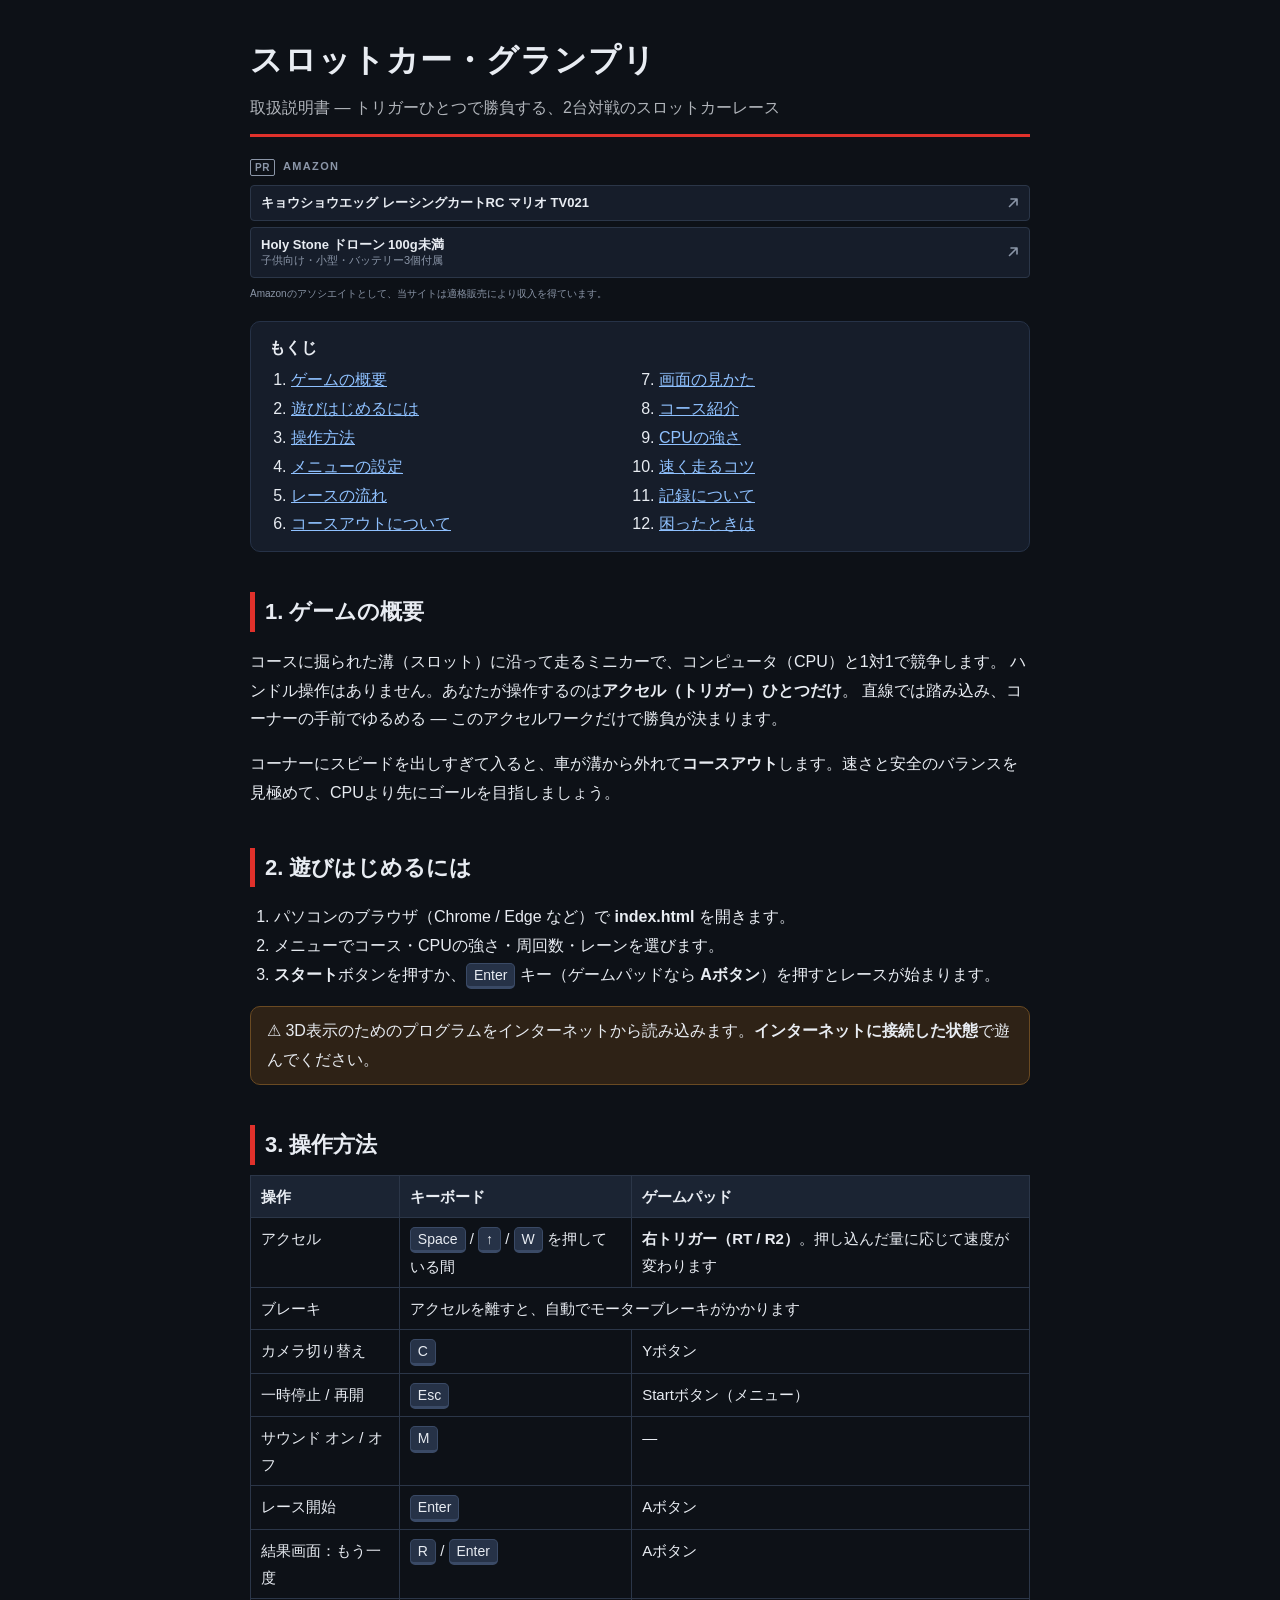
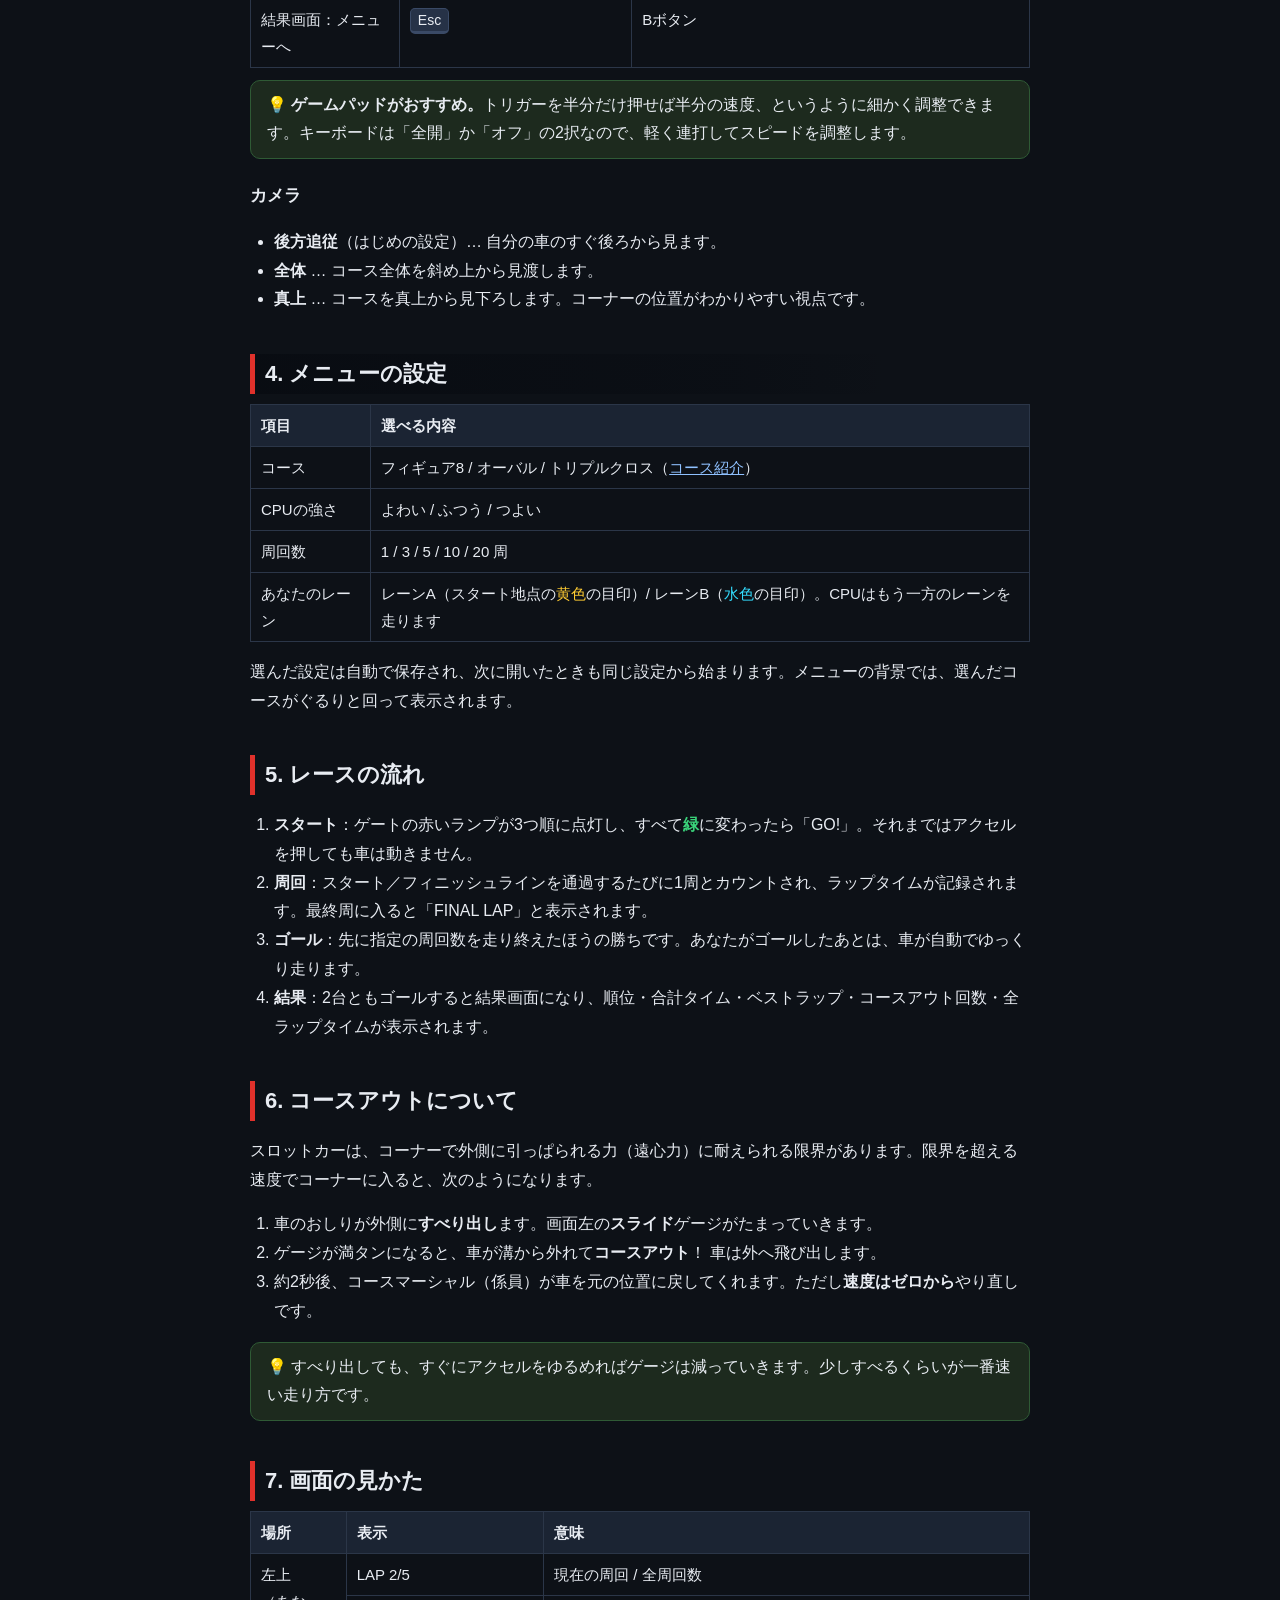
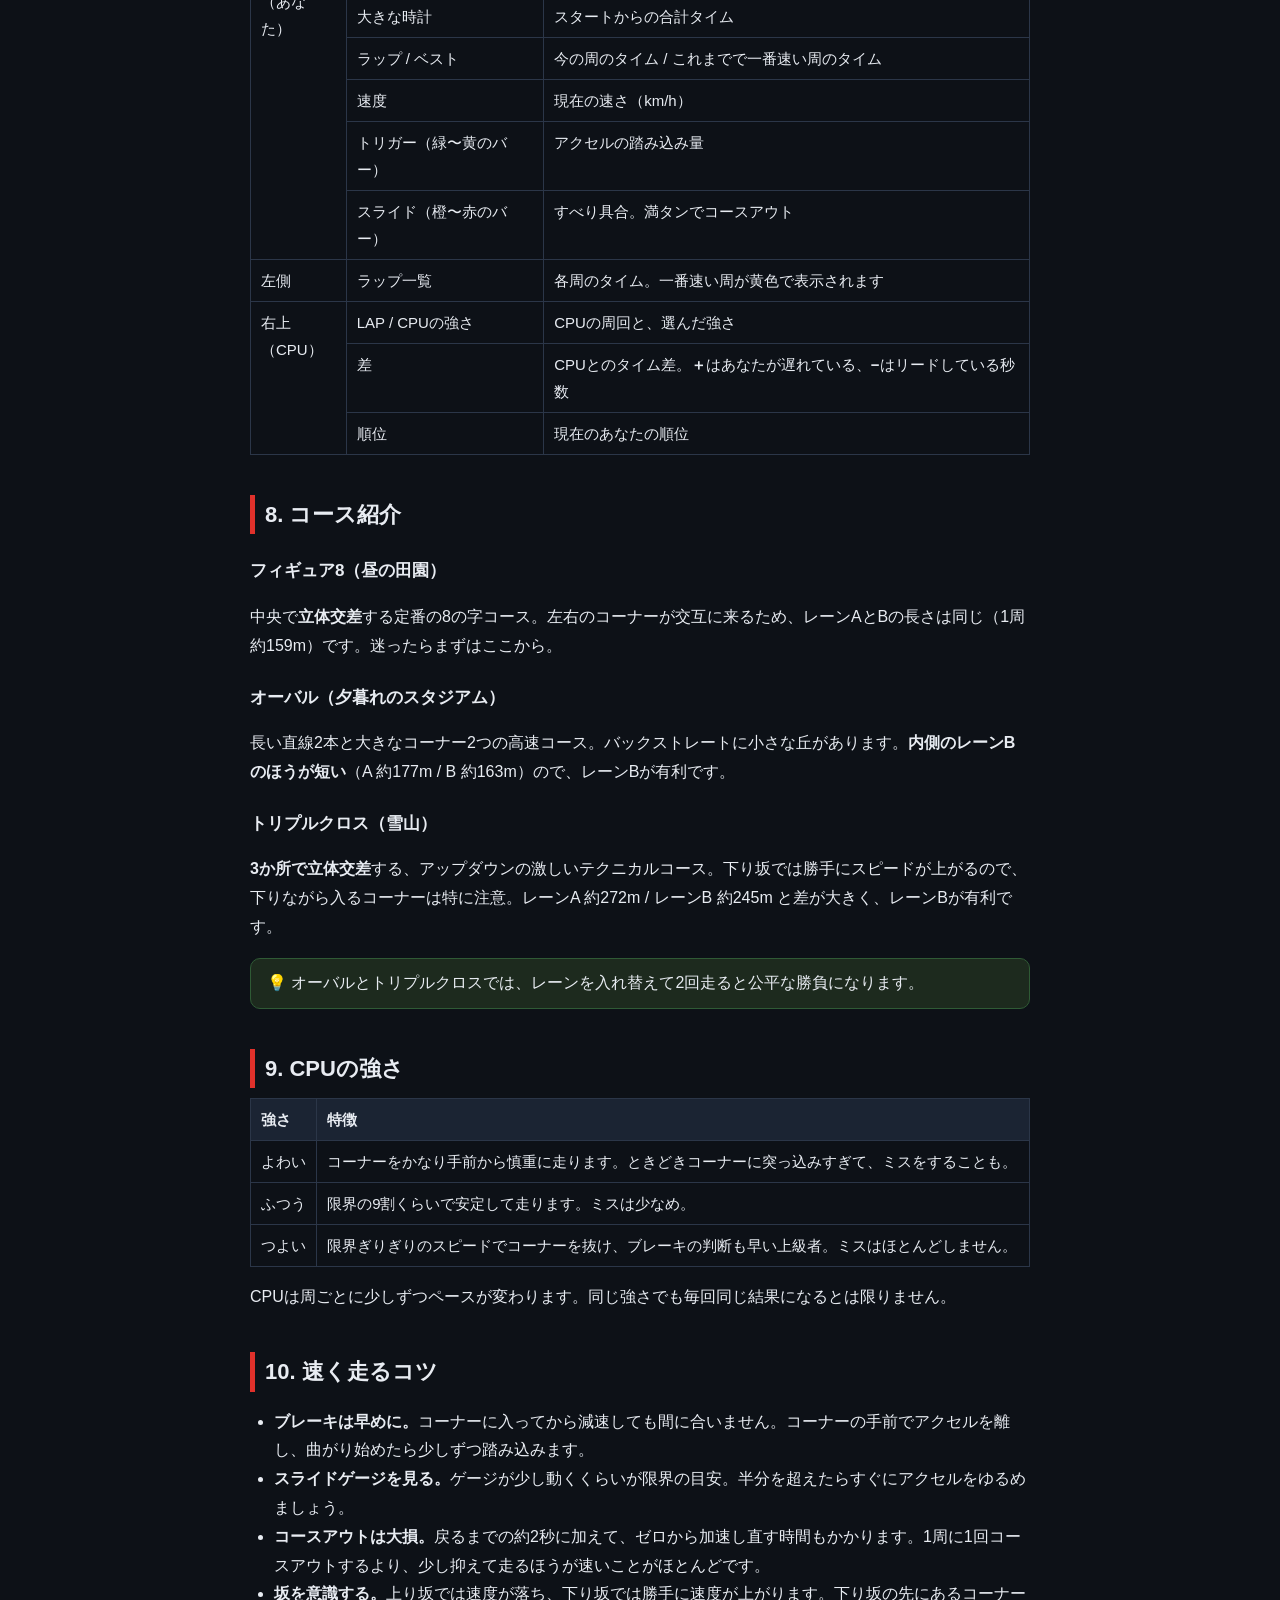
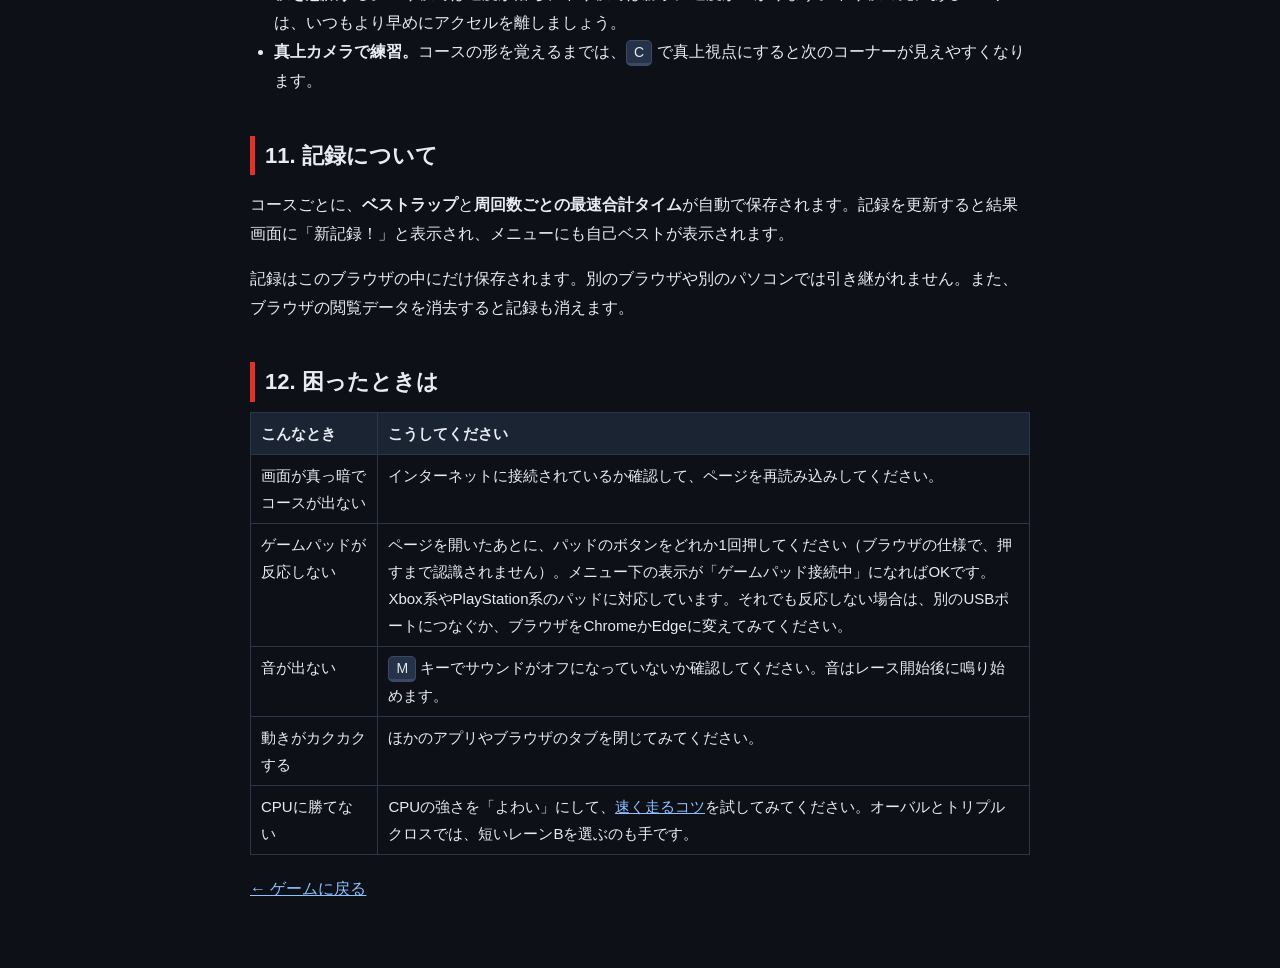
==== manual.html @ 8eb8753e "スロットカー・グランプリ 初版 3Dの2台対戦スロットカーゲーム（three.js）。 - コース3種（フィギュア8・オーバル・トリプルクロス）とコースごとの背景 - トリガー1つで加減速、コースアウ" ====
<!doctype html>
<html lang="ja">
<head>
<meta charset="utf-8">
<meta name="viewport" content="width=device-width, initial-scale=1">
<title>スロットカー・グランプリ マニュアル</title>
<link rel="stylesheet" href="style.css">
<style>
  html, body { overflow: auto; height: auto; }
  body { background: #0d1117; line-height: 1.8; }
  .wrap { max-width: 820px; margin: 0 auto; padding: 32px 20px 64px; }
  header { border-bottom: 3px solid #e0312b; padding-bottom: 12px; margin-bottom: 8px; }
  header h1 { font-size: 32px; }
  header p { margin: 4px 0 0; opacity: .75; }
  nav.toc { background: #161d2a; border: 1px solid #263247; border-radius: 10px; padding: 12px 18px; margin: 20px 0 8px; }
  nav.toc ol { margin: 4px 0 0; padding-left: 22px; columns: 2; }
  nav.toc a, .wrap a { color: #8fc1ff; }
  h2 { margin: 40px 0 10px; padding-left: 10px; border-left: 5px solid #e0312b; font-size: 22px; }
  h3 { margin: 22px 0 6px; font-size: 17px; }
  table { width: 100%; border-collapse: collapse; margin: 8px 0; font-size: 15px; }
  th, td { border: 1px solid #2b3648; padding: 7px 10px; text-align: left; vertical-align: top; }
  th { background: #1b2433; white-space: nowrap; }
  kbd { display: inline-block; background: #263247; border: 1px solid #3a4a66; border-bottom-width: 3px;
    border-radius: 5px; padding: 0 7px; font-family: inherit; font-size: 14px; line-height: 1.6; }
  .tip { background: #1d2a1e; border: 1px solid #2f5a35; border-radius: 10px; padding: 10px 16px; margin: 12px 0; }
  .warn { background: #2e2216; border: 1px solid #6a4a22; border-radius: 10px; padding: 10px 16px; margin: 12px 0; }
  ul, ol { padding-left: 24px; }
  .back { display: inline-block; margin-top: 12px; }
  .wrap .ads { margin-top: 20px; border-top: none; padding-top: 0; }
  .wrap a.ad { color: #e8ecf2; }
  @media (max-width: 600px) { nav.toc ol { columns: 1; } header h1 { font-size: 26px; } }
</style>
</head>
<body>
<div class="wrap">
  <header>
    <h1>スロットカー・グランプリ</h1>
    <p>取扱説明書 ― トリガーひとつで勝負する、2台対戦のスロットカーレース</p>
  </header>

  <!-- 広告（Amazon アソシエイト）。中身は ads.js で管理 -->
  <aside id="ads" class="ads" aria-label="広告" hidden></aside>

  <nav class="toc">
    <b>もくじ</b>
    <ol>
      <li><a href="#about">ゲームの概要</a></li>
      <li><a href="#start">遊びはじめるには</a></li>
      <li><a href="#controls">操作方法</a></li>
      <li><a href="#menu">メニューの設定</a></li>
      <li><a href="#race">レースの流れ</a></li>
      <li><a href="#deslot">コースアウトについて</a></li>
      <li><a href="#hud">画面の見かた</a></li>
      <li><a href="#courses">コース紹介</a></li>
      <li><a href="#cpu">CPUの強さ</a></li>
      <li><a href="#tips">速く走るコツ</a></li>
      <li><a href="#records">記録について</a></li>
      <li><a href="#faq">困ったときは</a></li>
    </ol>
  </nav>

  <h2 id="about">1. ゲームの概要</h2>
  <p>
    コースに掘られた溝（スロット）に沿って走るミニカーで、コンピュータ（CPU）と1対1で競争します。
    ハンドル操作はありません。あなたが操作するのは<b>アクセル（トリガー）ひとつだけ</b>。
    直線では踏み込み、コーナーの手前でゆるめる ― このアクセルワークだけで勝負が決まります。
  </p>
  <p>コーナーにスピードを出しすぎて入ると、車が溝から外れて<b>コースアウト</b>します。速さと安全のバランスを見極めて、CPUより先にゴールを目指しましょう。</p>

  <h2 id="start">2. 遊びはじめるには</h2>
  <ol>
    <li>パソコンのブラウザ（Chrome / Edge など）で <b>index.html</b> を開きます。</li>
    <li>メニューでコース・CPUの強さ・周回数・レーンを選びます。</li>
    <li><b>スタート</b>ボタンを押すか、<kbd>Enter</kbd> キー（ゲームパッドなら <b>Aボタン</b>）を押すとレースが始まります。</li>
  </ol>
  <div class="warn">⚠ 3D表示のためのプログラムをインターネットから読み込みます。<b>インターネットに接続した状態</b>で遊んでください。</div>

  <h2 id="controls">3. 操作方法</h2>
  <table>
    <tr><th>操作</th><th>キーボード</th><th>ゲームパッド</th></tr>
    <tr><td>アクセル</td><td><kbd>Space</kbd> / <kbd>↑</kbd> / <kbd>W</kbd> を押している間</td><td><b>右トリガー（RT / R2）</b>。押し込んだ量に応じて速度が変わります</td></tr>
    <tr><td>ブレーキ</td><td colspan="2">アクセルを離すと、自動でモーターブレーキがかかります</td></tr>
    <tr><td>カメラ切り替え</td><td><kbd>C</kbd></td><td>Yボタン</td></tr>
    <tr><td>一時停止 / 再開</td><td><kbd>Esc</kbd></td><td>Startボタン（メニュー）</td></tr>
    <tr><td>サウンド オン / オフ</td><td><kbd>M</kbd></td><td>―</td></tr>
    <tr><td>レース開始</td><td><kbd>Enter</kbd></td><td>Aボタン</td></tr>
    <tr><td>結果画面：もう一度</td><td><kbd>R</kbd> / <kbd>Enter</kbd></td><td>Aボタン</td></tr>
    <tr><td>結果画面：メニューへ</td><td><kbd>Esc</kbd></td><td>Bボタン</td></tr>
  </table>
  <div class="tip">💡 <b>ゲームパッドがおすすめ。</b>トリガーを半分だけ押せば半分の速度、というように細かく調整できます。キーボードは「全開」か「オフ」の2択なので、軽く連打してスピードを調整します。</div>

  <h3>カメラ</h3>
  <ul>
    <li><b>後方追従</b>（はじめの設定）… 自分の車のすぐ後ろから見ます。</li>
    <li><b>全体</b> … コース全体を斜め上から見渡します。</li>
    <li><b>真上</b> … コースを真上から見下ろします。コーナーの位置がわかりやすい視点です。</li>
  </ul>

  <h2 id="menu">4. メニューの設定</h2>
  <table>
    <tr><th>項目</th><th>選べる内容</th></tr>
    <tr><td>コース</td><td>フィギュア8 / オーバル / トリプルクロス（<a href="#courses">コース紹介</a>）</td></tr>
    <tr><td>CPUの強さ</td><td>よわい / ふつう / つよい</td></tr>
    <tr><td>周回数</td><td>1 / 3 / 5 / 10 / 20 周</td></tr>
    <tr><td>あなたのレーン</td><td>レーンA（スタート地点の<span style="color:#ffcc33">黄色</span>の目印）/ レーンB（<span style="color:#33ddff">水色</span>の目印）。CPUはもう一方のレーンを走ります</td></tr>
  </table>
  <p>選んだ設定は自動で保存され、次に開いたときも同じ設定から始まります。メニューの背景では、選んだコースがぐるりと回って表示されます。</p>

  <h2 id="race">5. レースの流れ</h2>
  <ol>
    <li><b>スタート</b>：ゲートの赤いランプが3つ順に点灯し、すべて<b style="color:#3ad37a">緑</b>に変わったら「GO!」。それまではアクセルを押しても車は動きません。</li>
    <li><b>周回</b>：スタート／フィニッシュラインを通過するたびに1周とカウントされ、ラップタイムが記録されます。最終周に入ると「FINAL LAP」と表示されます。</li>
    <li><b>ゴール</b>：先に指定の周回数を走り終えたほうの勝ちです。あなたがゴールしたあとは、車が自動でゆっくり走ります。</li>
    <li><b>結果</b>：2台ともゴールすると結果画面になり、順位・合計タイム・ベストラップ・コースアウト回数・全ラップタイムが表示されます。</li>
  </ol>

  <h2 id="deslot">6. コースアウトについて</h2>
  <p>スロットカーは、コーナーで外側に引っぱられる力（遠心力）に耐えられる限界があります。限界を超える速度でコーナーに入ると、次のようになります。</p>
  <ol>
    <li>車のおしりが外側に<b>すべり出し</b>ます。画面左の<b>スライド</b>ゲージがたまっていきます。</li>
    <li>ゲージが満タンになると、車が溝から外れて<b>コースアウト</b>！ 車は外へ飛び出します。</li>
    <li>約2秒後、コースマーシャル（係員）が車を元の位置に戻してくれます。ただし<b>速度はゼロから</b>やり直しです。</li>
  </ol>
  <div class="tip">💡 すべり出しても、すぐにアクセルをゆるめればゲージは減っていきます。少しすべるくらいが一番速い走り方です。</div>

  <h2 id="hud">7. 画面の見かた</h2>
  <table>
    <tr><th>場所</th><th>表示</th><th>意味</th></tr>
    <tr><td rowspan="6">左上<br>（あなた）</td><td>LAP 2/5</td><td>現在の周回 / 全周回数</td></tr>
    <tr><td>大きな時計</td><td>スタートからの合計タイム</td></tr>
    <tr><td>ラップ / ベスト</td><td>今の周のタイム / これまでで一番速い周のタイム</td></tr>
    <tr><td>速度</td><td>現在の速さ（km/h）</td></tr>
    <tr><td>トリガー（緑〜黄のバー）</td><td>アクセルの踏み込み量</td></tr>
    <tr><td>スライド（橙〜赤のバー）</td><td>すべり具合。満タンでコースアウト</td></tr>
    <tr><td>左側</td><td>ラップ一覧</td><td>各周のタイム。一番速い周が黄色で表示されます</td></tr>
    <tr><td rowspan="3">右上<br>（CPU）</td><td>LAP / CPUの強さ</td><td>CPUの周回と、選んだ強さ</td></tr>
    <tr><td>差</td><td>CPUとのタイム差。<b>＋</b>はあなたが遅れている、<b>−</b>はリードしている秒数</td></tr>
    <tr><td>順位</td><td>現在のあなたの順位</td></tr>
  </table>

  <h2 id="courses">8. コース紹介</h2>
  <h3>フィギュア8（昼の田園）</h3>
  <p>中央で<b>立体交差</b>する定番の8の字コース。左右のコーナーが交互に来るため、レーンAとBの長さは同じ（1周 約159m）です。迷ったらまずはここから。</p>
  <h3>オーバル（夕暮れのスタジアム）</h3>
  <p>長い直線2本と大きなコーナー2つの高速コース。バックストレートに小さな丘があります。<b>内側のレーンBのほうが短い</b>（A 約177m / B 約163m）ので、レーンBが有利です。</p>
  <h3>トリプルクロス（雪山）</h3>
  <p><b>3か所で立体交差</b>する、アップダウンの激しいテクニカルコース。下り坂では勝手にスピードが上がるので、下りながら入るコーナーは特に注意。レーンA 約272m / レーンB 約245m と差が大きく、レーンBが有利です。</p>
  <div class="tip">💡 オーバルとトリプルクロスでは、レーンを入れ替えて2回走ると公平な勝負になります。</div>

  <h2 id="cpu">9. CPUの強さ</h2>
  <table>
    <tr><th>強さ</th><th>特徴</th></tr>
    <tr><td>よわい</td><td>コーナーをかなり手前から慎重に走ります。ときどきコーナーに突っ込みすぎて、ミスをすることも。</td></tr>
    <tr><td>ふつう</td><td>限界の9割くらいで安定して走ります。ミスは少なめ。</td></tr>
    <tr><td>つよい</td><td>限界ぎりぎりのスピードでコーナーを抜け、ブレーキの判断も早い上級者。ミスはほとんどしません。</td></tr>
  </table>
  <p>CPUは周ごとに少しずつペースが変わります。同じ強さでも毎回同じ結果になるとは限りません。</p>

  <h2 id="tips">10. 速く走るコツ</h2>
  <ul>
    <li><b>ブレーキは早めに。</b>コーナーに入ってから減速しても間に合いません。コーナーの手前でアクセルを離し、曲がり始めたら少しずつ踏み込みます。</li>
    <li><b>スライドゲージを見る。</b>ゲージが少し動くくらいが限界の目安。半分を超えたらすぐにアクセルをゆるめましょう。</li>
    <li><b>コースアウトは大損。</b>戻るまでの約2秒に加えて、ゼロから加速し直す時間もかかります。1周に1回コースアウトするより、少し抑えて走るほうが速いことがほとんどです。</li>
    <li><b>坂を意識する。</b>上り坂では速度が落ち、下り坂では勝手に速度が上がります。下り坂の先にあるコーナーは、いつもより早めにアクセルを離しましょう。</li>
    <li><b>真上カメラで練習。</b>コースの形を覚えるまでは、<kbd>C</kbd> で真上視点にすると次のコーナーが見えやすくなります。</li>
  </ul>

  <h2 id="records">11. 記録について</h2>
  <p>コースごとに、<b>ベストラップ</b>と<b>周回数ごとの最速合計タイム</b>が自動で保存されます。記録を更新すると結果画面に「新記録！」と表示され、メニューにも自己ベストが表示されます。</p>
  <p>記録はこのブラウザの中にだけ保存されます。別のブラウザや別のパソコンでは引き継がれません。また、ブラウザの閲覧データを消去すると記録も消えます。</p>

  <h2 id="faq">12. 困ったときは</h2>
  <table>
    <tr><th>こんなとき</th><th>こうしてください</th></tr>
    <tr><td>画面が真っ暗でコースが出ない</td><td>インターネットに接続されているか確認して、ページを再読み込みしてください。</td></tr>
    <tr><td>ゲームパッドが反応しない</td><td>ページを開いたあとに、パッドのボタンをどれか1回押してください（ブラウザの仕様で、押すまで認識されません）。メニュー下の表示が「ゲームパッド接続中」になればOKです。Xbox系やPlayStation系のパッドに対応しています。それでも反応しない場合は、別のUSBポートにつなぐか、ブラウザをChromeかEdgeに変えてみてください。</td></tr>
    <tr><td>音が出ない</td><td><kbd>M</kbd> キーでサウンドがオフになっていないか確認してください。音はレース開始後に鳴り始めます。</td></tr>
    <tr><td>動きがカクカクする</td><td>ほかのアプリやブラウザのタブを閉じてみてください。</td></tr>
    <tr><td>CPUに勝てない</td><td>CPUの強さを「よわい」にして、<a href="#tips">速く走るコツ</a>を試してみてください。オーバルとトリプルクロスでは、短いレーンBを選ぶのも手です。</td></tr>
  </table>

  <a class="back" href="index.html">← ゲームに戻る</a>
</div>
<script src="ads.js"></script>
<script>if (typeof renderAds === 'function') renderAds([document.getElementById('ads')]);</script>
</body>
</html>
---- style.css ----
* { box-sizing: border-box; }
html, body { margin: 0; height: 100%; overflow: hidden; background: #0d1117; color: #e8ecf2;
  font-family: "Segoe UI", "Yu Gothic UI", "Meiryo", sans-serif; }
#view { position: fixed; inset: 0; }
.hidden { display: none !important; }

/* HUD */
.hud-panel { position: fixed; top: 16px; background: rgba(10,14,22,.72); border: 1px solid rgba(255,255,255,.12);
  border-radius: 10px; padding: 10px 14px; min-width: 190px; font-variant-numeric: tabular-nums; }
.hud-left { left: 16px; }
.hud-right { right: 16px; text-align: right; }
.hud-row { display: flex; gap: 10px; align-items: center; font-weight: 700; font-size: 18px; }
.hud-right .hud-row { justify-content: flex-end; }
.tag { padding: 1px 8px; border-radius: 4px; font-size: 13px; letter-spacing: .05em; }
.tag.p1 { background: #e0312b; }
.tag.p2 { background: #2f6fe0; }
.hud-time { font-size: 30px; font-weight: 700; margin: 4px 0; }
.hud-sub { font-size: 14px; opacity: .9; margin: 2px 0; }
.bar { height: 8px; background: rgba(255,255,255,.12); border-radius: 4px; margin-top: 8px; overflow: hidden; }
.bar > div { height: 100%; width: 0; background: linear-gradient(90deg,#3ad37a,#f5d33b); }
.bar.slip > div { background: linear-gradient(90deg,#f5a33b,#ff3b3b); }
.hud-legend { display: flex; justify-content: space-between; font-size: 11px; opacity: .6; margin-top: 3px; }
#lapLog { position: fixed; left: 16px; top: 250px; font-size: 13px; font-variant-numeric: tabular-nums;
  background: rgba(10,14,22,.55); border-radius: 8px; padding: 6px 12px; min-width: 190px; }
#lapLog:empty { display: none; }
#lapLog .best { color: #f5d33b; }
#bigMsg { position: fixed; left: 50%; top: 38%; transform: translate(-50%,-50%); font-size: 88px; font-weight: 900;
  text-shadow: 0 4px 24px rgba(0,0,0,.6); pointer-events: none; white-space: nowrap; }
#bigMsg.small { font-size: 46px; }
#help { position: fixed; bottom: 12px; left: 50%; transform: translateX(-50%); font-size: 13px; opacity: .65;
  background: rgba(10,14,22,.5); padding: 4px 12px; border-radius: 6px; white-space: nowrap; }

/* Overlays */
.overlay { position: fixed; inset: 0; display: flex; align-items: center; justify-content: center;
  background: rgba(5,8,14,.55); backdrop-filter: blur(2px); overflow-y: auto; padding: 16px; }
.card { background: rgba(18,24,36,.95); border: 1px solid rgba(255,255,255,.12); border-radius: 14px;
  padding: 24px 28px; width: min(620px, 100%); box-shadow: 0 20px 60px rgba(0,0,0,.5); }
.manual-link { display: inline-block; margin-top: 6px; color: #8fc1ff; }

/* 広告（Amazon アソシエイト）— メニュー・結果画面・マニュアルのみ。レース中は出さない */
.ads { display: grid; gap: 8px; border-top: 1px solid rgba(255,255,255,.12); padding-top: 14px; margin-top: 14px; }
.ads[hidden] { display: none; }
.adhead { margin: 0; display: flex; align-items: center; gap: 8px; font-size: 11px; font-weight: 700; letter-spacing: .12em; color: #8b96a8; }
.pr { border: 1px solid #8b96a8; border-radius: 2px; padding: 0 4px; font-size: 10px; letter-spacing: .06em; line-height: 1.5; }
.adlist { display: grid; gap: 6px; }
.ad { display: grid; grid-template-columns: auto minmax(0,1fr) auto; align-items: center; gap: 8px; padding: 8px 10px;
  border: 1px solid #2b3648; border-radius: 4px; background: #161d2a; color: #e8ecf2; text-decoration: none; min-width: 0; }
.ad:hover { border-color: #8b96a8; }
.ad:focus-visible { outline: 2px solid #e0312b; outline-offset: 2px; }
.ad .thumb { grid-column: 1; width: 56px; height: 56px; object-fit: contain; background: #fff; border-radius: 3px; }
.ad .tag { grid-column: 1; font-size: 10px; font-weight: 900; color: #fff; background: #e0312b; border-radius: 2px; padding: 1px 5px; white-space: nowrap; }
.ad .tx .tag { display: inline-block; margin-bottom: 3px; }
.ad .tx { grid-column: 2; min-width: 0; }
.ad .tx.wide { grid-column: 1 / span 2; }
.ad .t { display: block; font-size: 13px; font-weight: 700; line-height: 1.35; overflow-wrap: anywhere; }
.ad .s { display: block; font-size: 11px; color: #8b96a8; line-height: 1.4; }
.ad .arr { grid-column: 3; color: #8b96a8; display: flex; }
.adnote { margin: 0; font-size: 10px; line-height: 1.5; color: #8b96a8; }

/* メニューは左寄せにして背景のコースを見せる */
#menu { justify-content: flex-start; align-items: flex-start; backdrop-filter: none;
  background: linear-gradient(90deg, rgba(5,8,14,.55) 0, rgba(5,8,14,.25) 480px, transparent 640px); }
#menu .card { width: min(460px, 100%); margin: auto 0; padding: 20px 22px; background: rgba(18,24,36,.88); }
#menu h1 { font-size: 26px; }
.card.small { width: min(360px, 100%); text-align: center; }
h1 { margin: 0 0 4px; font-size: 30px; letter-spacing: .03em; }
h2 { margin: 0 0 14px; }
.lead { margin: 0 0 16px; opacity: .8; }
.group { margin: 12px 0; }
.label { font-size: 13px; opacity: .7; margin-bottom: 6px; }
.opts { display: flex; flex-wrap: wrap; gap: 6px; }
button { font: inherit; color: inherit; background: #263247; border: 1px solid #3a4a66; border-radius: 8px;
  padding: 8px 14px; cursor: pointer; }
button:hover { background: #31405b; }
.opts button.sel { background: #e0312b; border-color: #ff6a5e; font-weight: 700; }
button.primary { background: #e0312b; border-color: #ff6a5e; font-weight: 700; font-size: 18px; padding: 10px 20px;
  width: 100%; margin-top: 12px; }
button.primary:hover { background: #f0453f; }
.card.small button { width: 100%; margin-top: 10px; }
.course-desc { font-size: 13px; opacity: .75; margin-top: 6px; }
.records { font-size: 13px; opacity: .8; margin-top: 10px; font-variant-numeric: tabular-nums; }
.pad { font-size: 12px; opacity: .6; margin-top: 10px; }
.controls { font-size: 13px; opacity: .75; margin-top: 8px; line-height: 1.6; }
.row-btns { display: flex; gap: 10px; }
.row-btns button { flex: 1; width: auto; margin-top: 16px; }
table.res { width: 100%; border-collapse: collapse; font-variant-numeric: tabular-nums; }
table.res th, table.res td { padding: 6px 8px; border-bottom: 1px solid rgba(255,255,255,.08); text-align: right; }
table.res th:first-child, table.res td:first-child { text-align: left; }
.laps-detail { display: flex; gap: 20px; margin-top: 12px; font-size: 13px; font-variant-numeric: tabular-nums; }
.laps-detail > div { flex: 1; }
.laps-detail .best { color: #f5d33b; }
.newrec { color: #f5d33b; font-weight: 700; margin-top: 10px; }
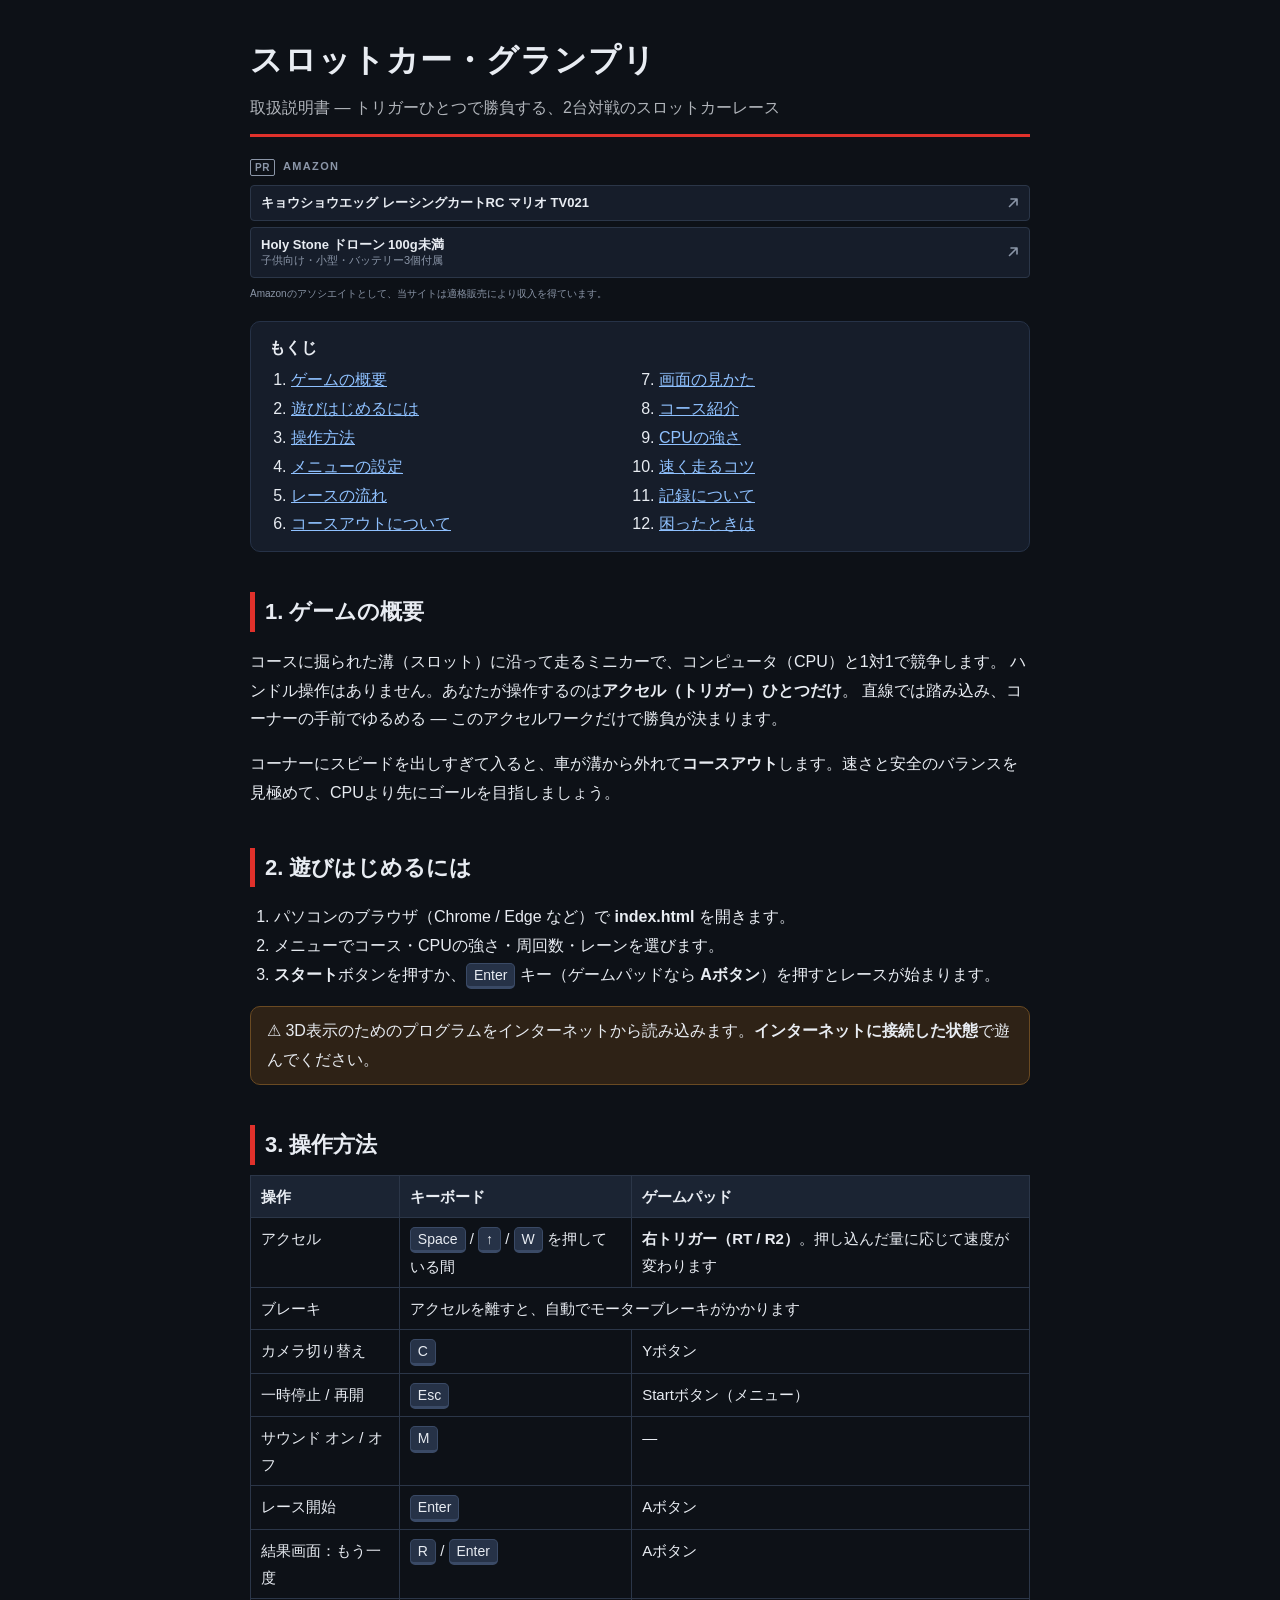
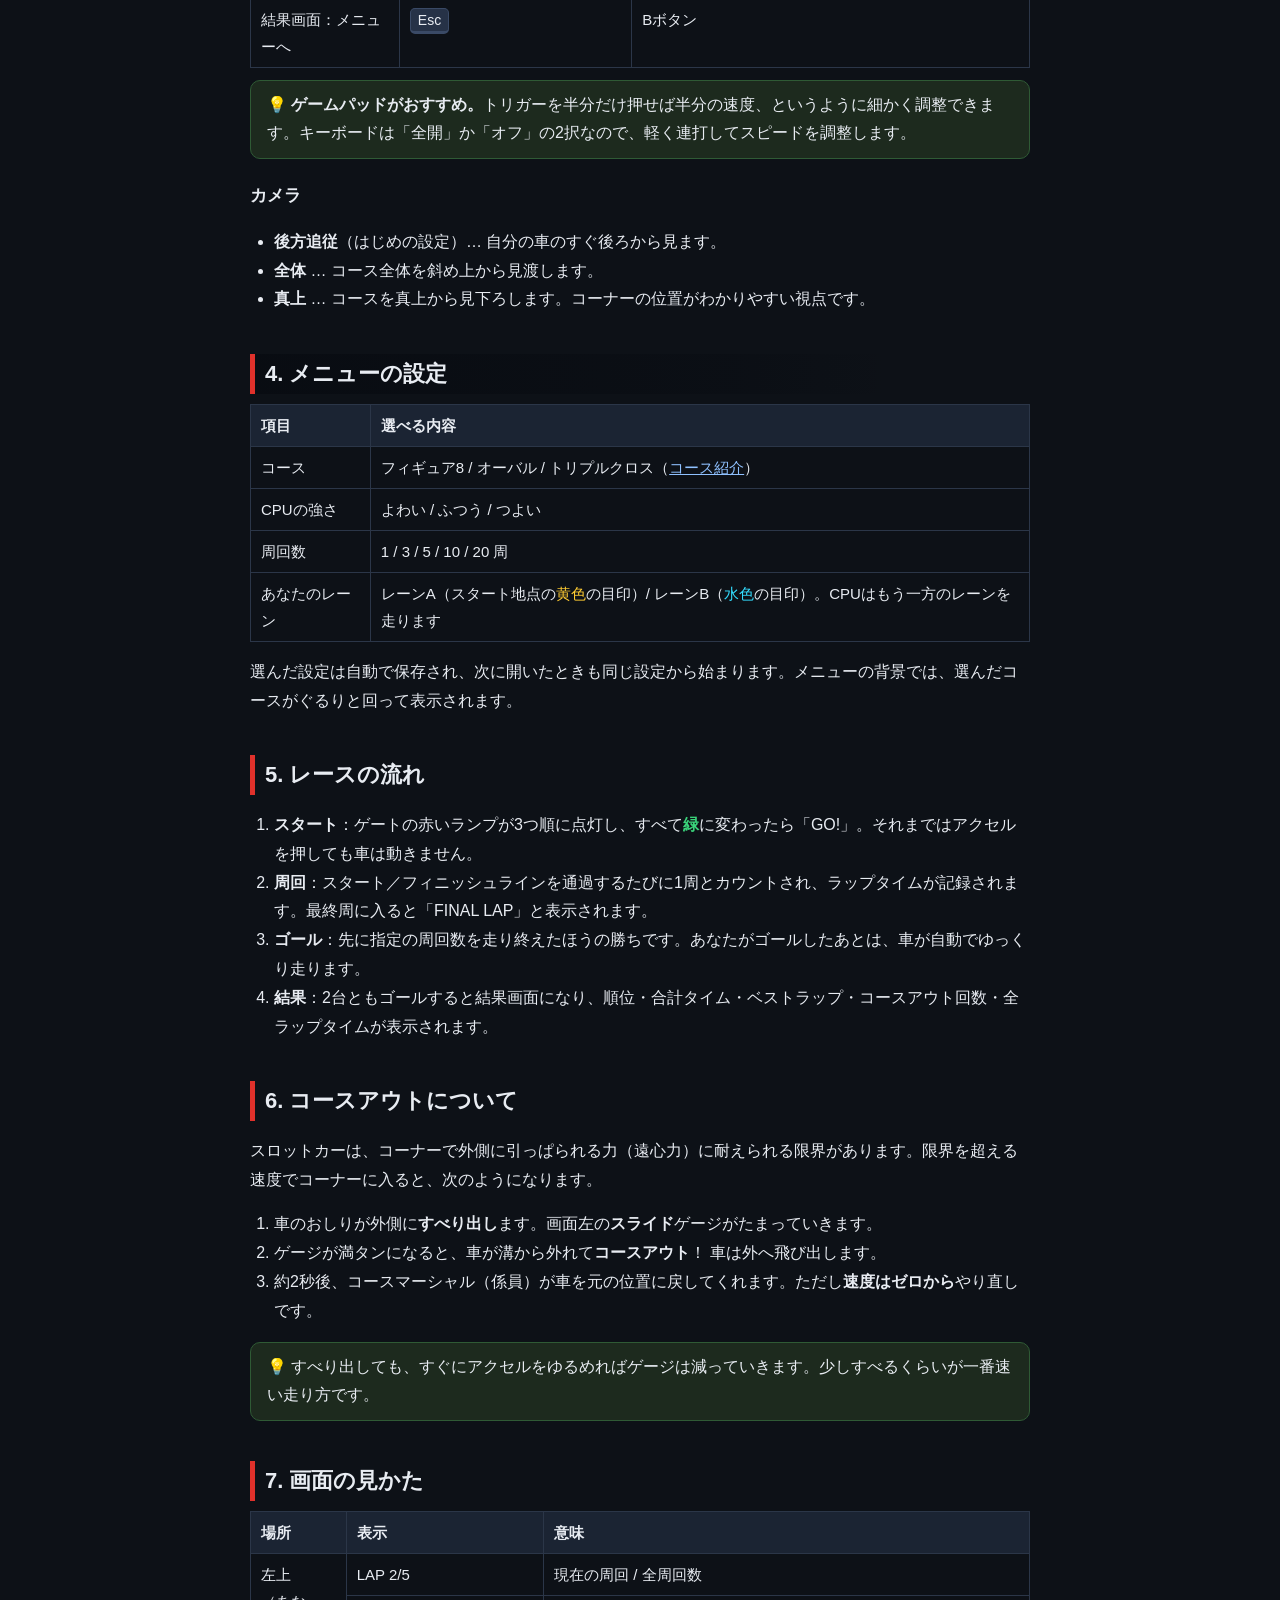
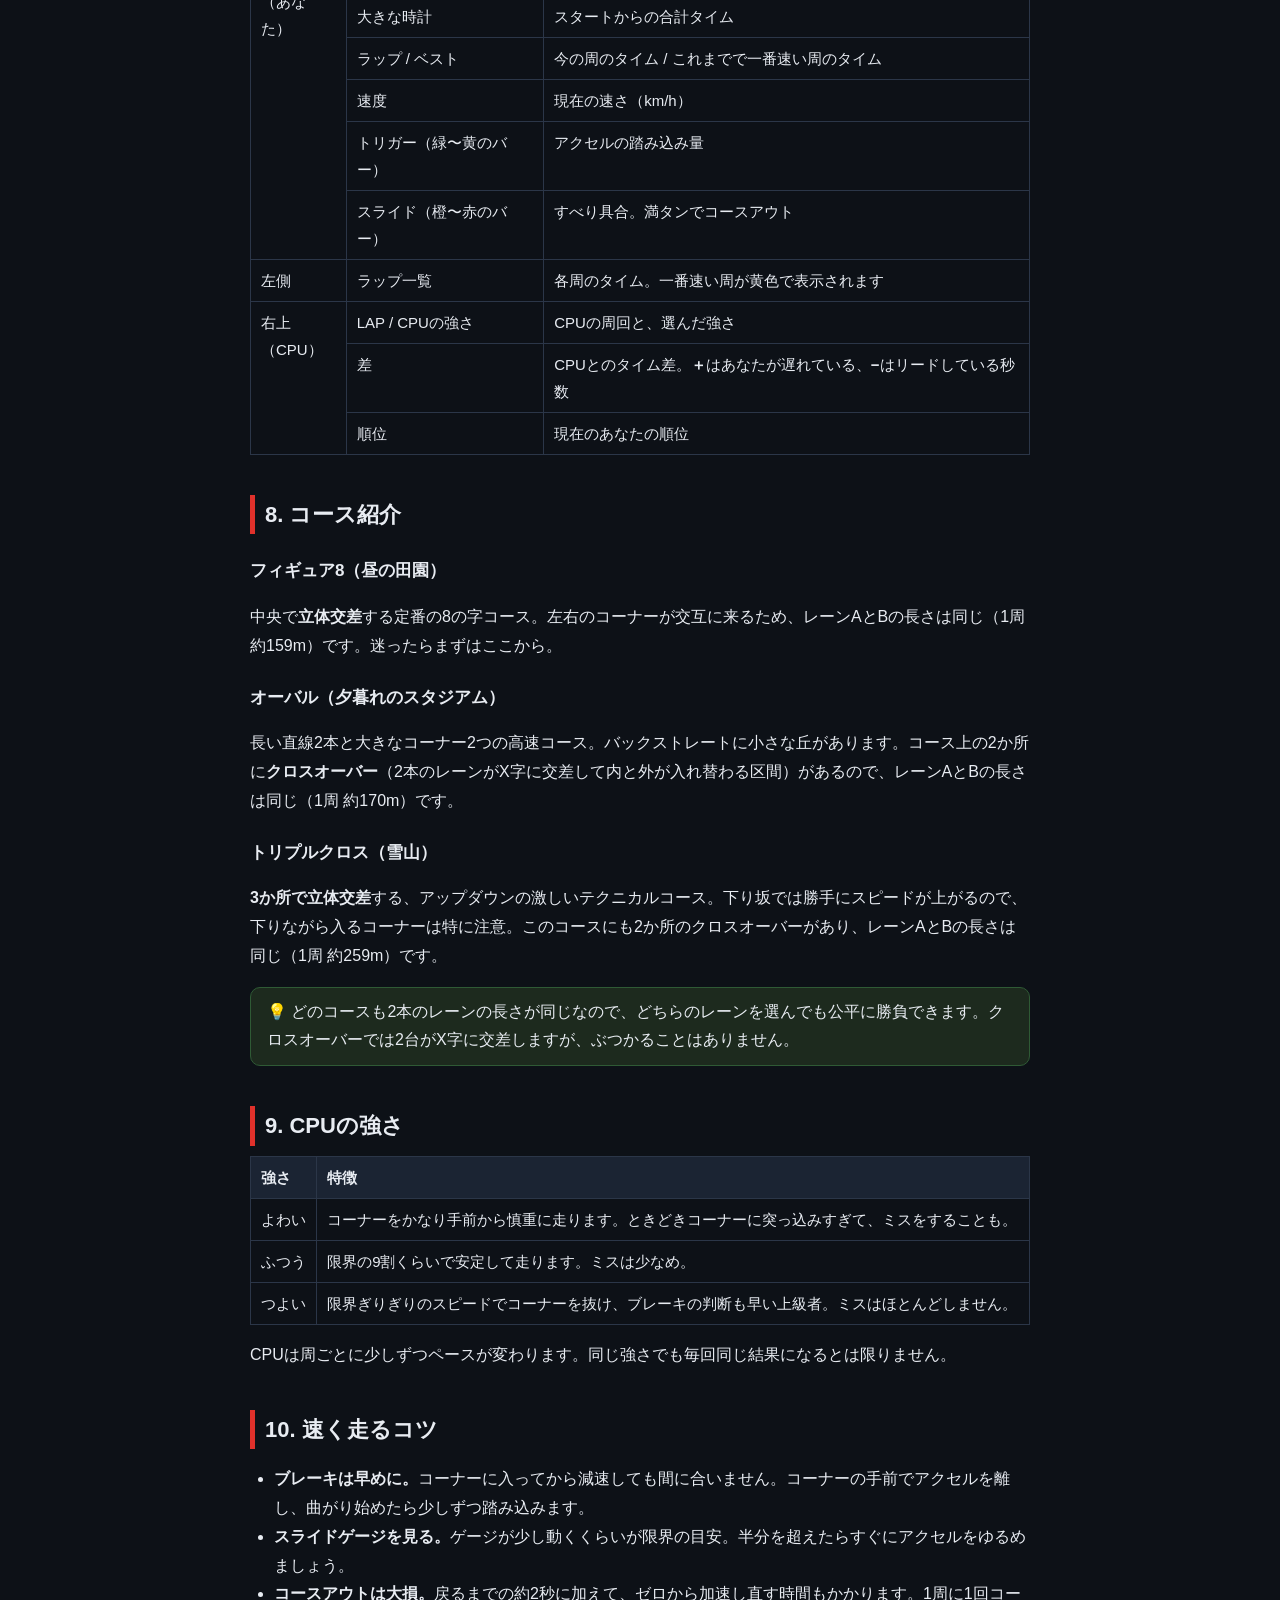
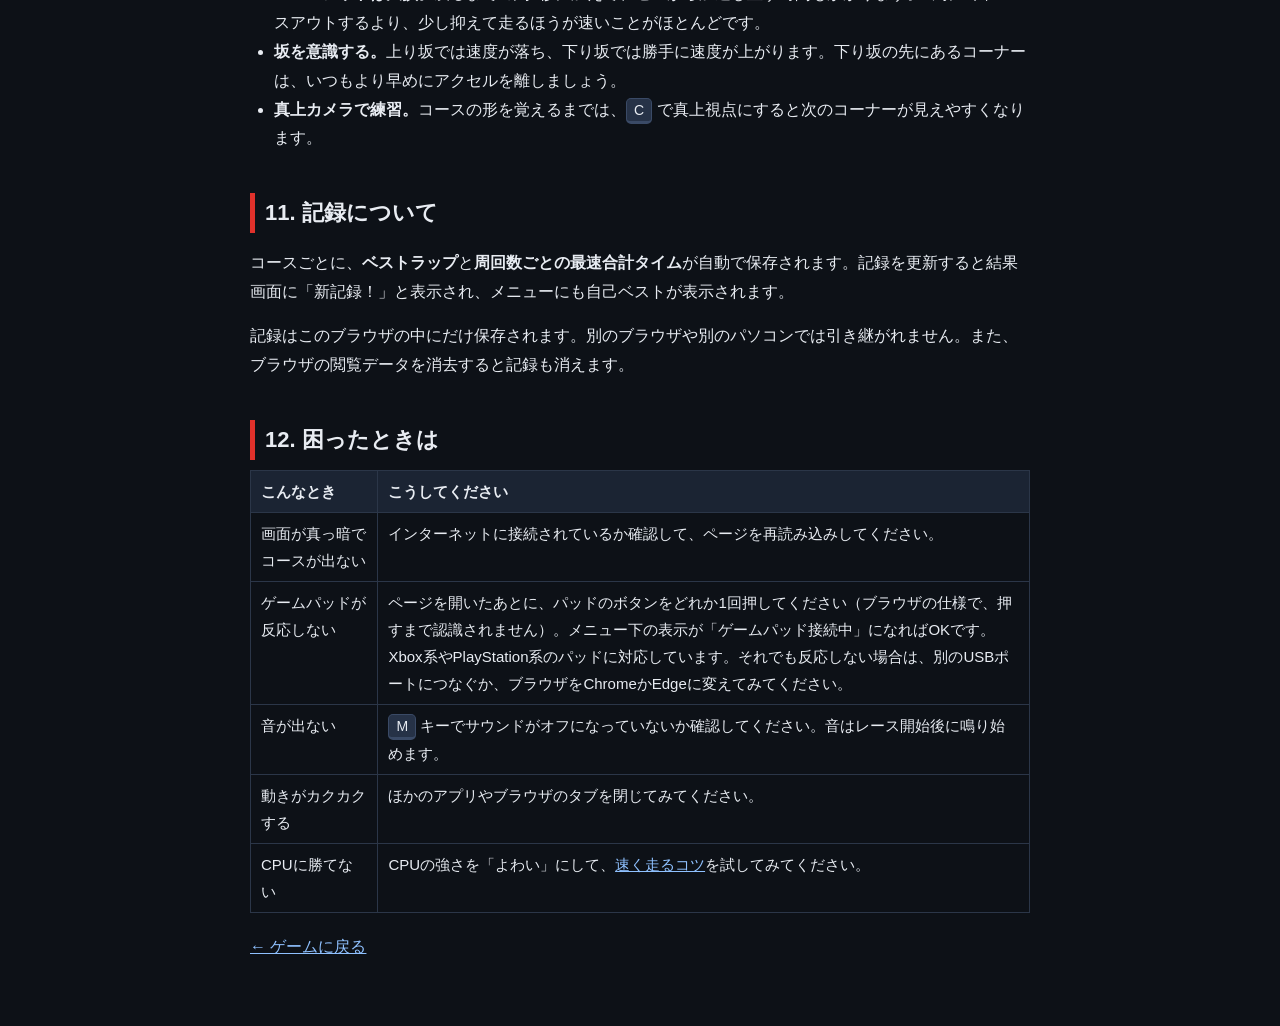
==== commit 663ca652: "オーバル・トリプルクロスにクロスオーバーを追加し、レーン距離を均等化 内回りレーンが有利にならないよう、2か所のクロスオーバーで内外を入れ替える。 マニュアルとコース説明も更新。  Co-Author" ====
--- a/manual.html
+++ b/manual.html
@@ -142,10 +142,10 @@
   <h3>フィギュア8（昼の田園）</h3>
   <p>中央で<b>立体交差</b>する定番の8の字コース。左右のコーナーが交互に来るため、レーンAとBの長さは同じ（1周 約159m）です。迷ったらまずはここから。</p>
   <h3>オーバル（夕暮れのスタジアム）</h3>
-  <p>長い直線2本と大きなコーナー2つの高速コース。バックストレートに小さな丘があります。<b>内側のレーンBのほうが短い</b>（A 約177m / B 約163m）ので、レーンBが有利です。</p>
+  <p>長い直線2本と大きなコーナー2つの高速コース。バックストレートに小さな丘があります。コース上の2か所に<b>クロスオーバー</b>（2本のレーンがX字に交差して内と外が入れ替わる区間）があるので、レーンAとBの長さは同じ（1周 約170m）です。</p>
   <h3>トリプルクロス（雪山）</h3>
-  <p><b>3か所で立体交差</b>する、アップダウンの激しいテクニカルコース。下り坂では勝手にスピードが上がるので、下りながら入るコーナーは特に注意。レーンA 約272m / レーンB 約245m と差が大きく、レーンBが有利です。</p>
-  <div class="tip">💡 オーバルとトリプルクロスでは、レーンを入れ替えて2回走ると公平な勝負になります。</div>
+  <p><b>3か所で立体交差</b>する、アップダウンの激しいテクニカルコース。下り坂では勝手にスピードが上がるので、下りながら入るコーナーは特に注意。このコースにも2か所のクロスオーバーがあり、レーンAとBの長さは同じ（1周 約259m）です。</p>
+  <div class="tip">💡 どのコースも2本のレーンの長さが同じなので、どちらのレーンを選んでも公平に勝負できます。クロスオーバーでは2台がX字に交差しますが、ぶつかることはありません。</div>
 
   <h2 id="cpu">9. CPUの強さ</h2>
   <table>
@@ -176,7 +176,7 @@
     <tr><td>ゲームパッドが反応しない</td><td>ページを開いたあとに、パッドのボタンをどれか1回押してください（ブラウザの仕様で、押すまで認識されません）。メニュー下の表示が「ゲームパッド接続中」になればOKです。Xbox系やPlayStation系のパッドに対応しています。それでも反応しない場合は、別のUSBポートにつなぐか、ブラウザをChromeかEdgeに変えてみてください。</td></tr>
     <tr><td>音が出ない</td><td><kbd>M</kbd> キーでサウンドがオフになっていないか確認してください。音はレース開始後に鳴り始めます。</td></tr>
     <tr><td>動きがカクカクする</td><td>ほかのアプリやブラウザのタブを閉じてみてください。</td></tr>
-    <tr><td>CPUに勝てない</td><td>CPUの強さを「よわい」にして、<a href="#tips">速く走るコツ</a>を試してみてください。オーバルとトリプルクロスでは、短いレーンBを選ぶのも手です。</td></tr>
+    <tr><td>CPUに勝てない</td><td>CPUの強さを「よわい」にして、<a href="#tips">速く走るコツ</a>を試してみてください。</td></tr>
   </table>
 
   <a class="back" href="index.html">← ゲームに戻る</a>
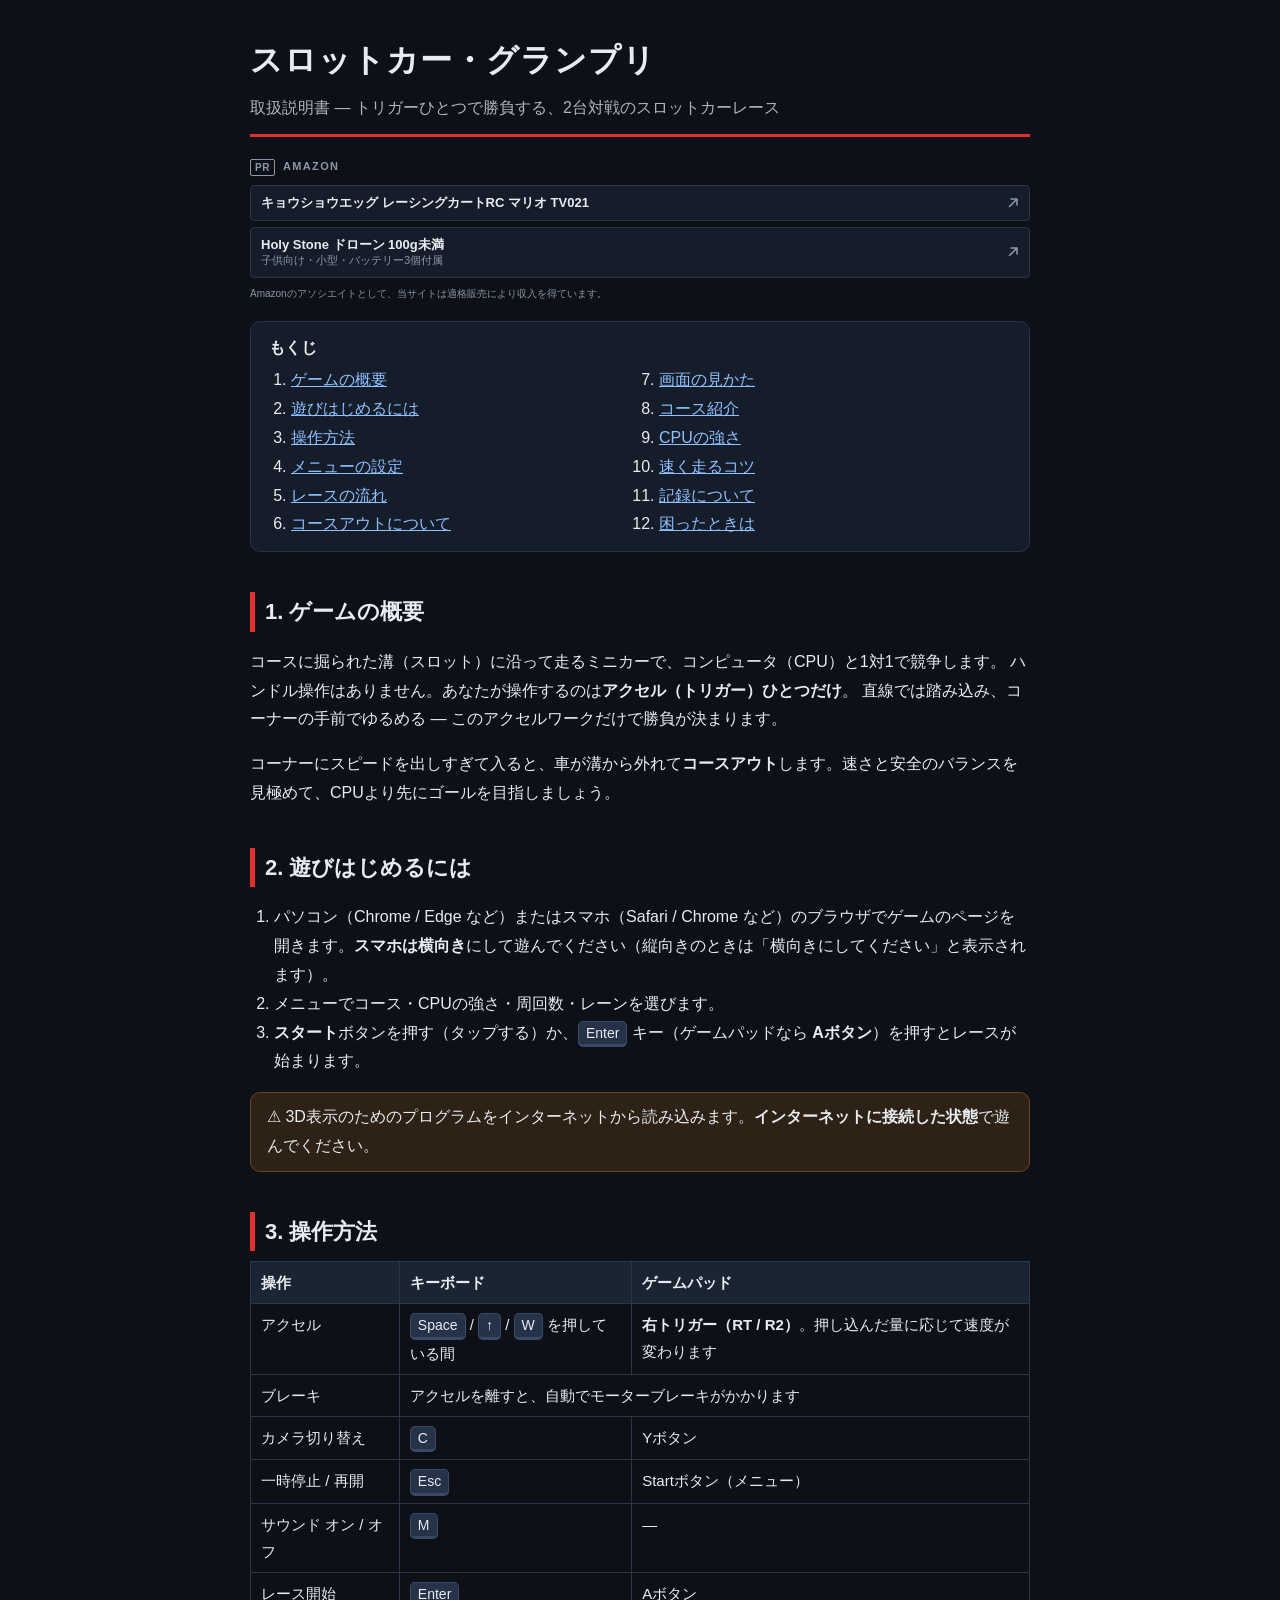
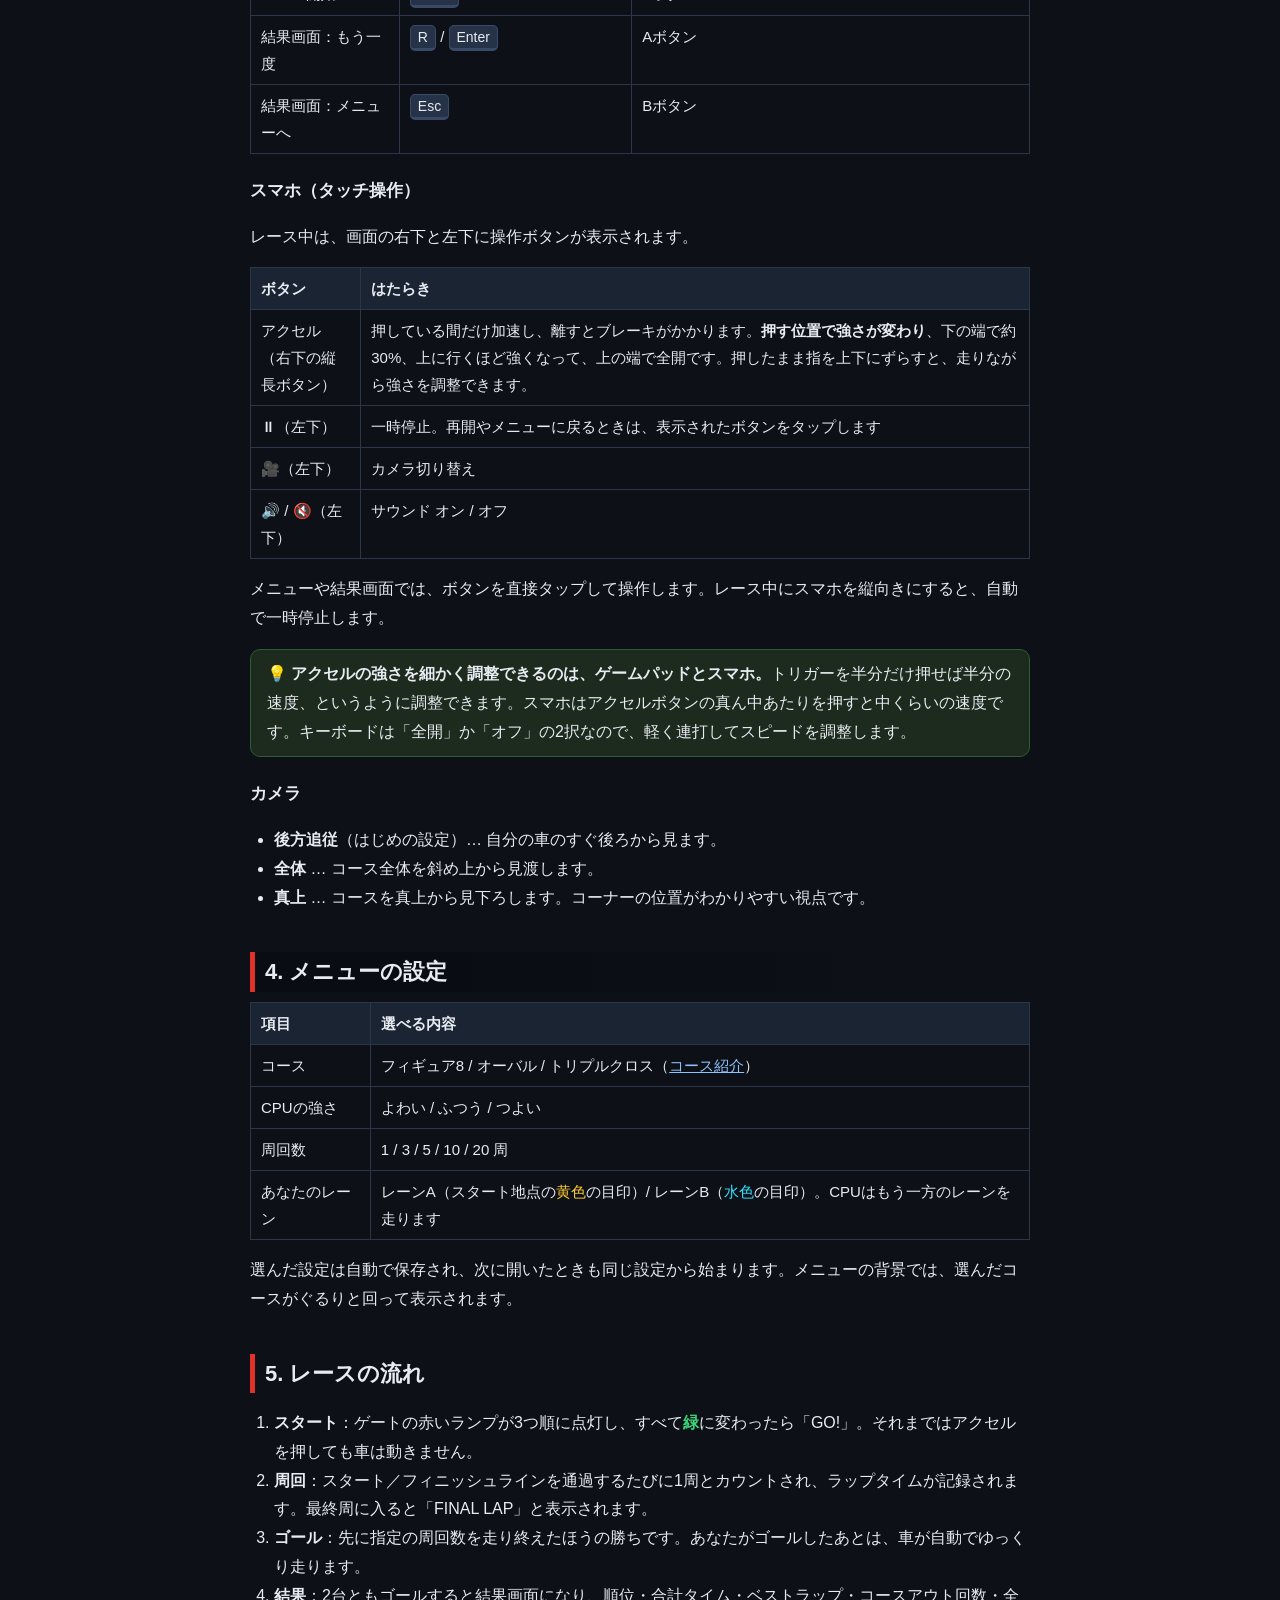
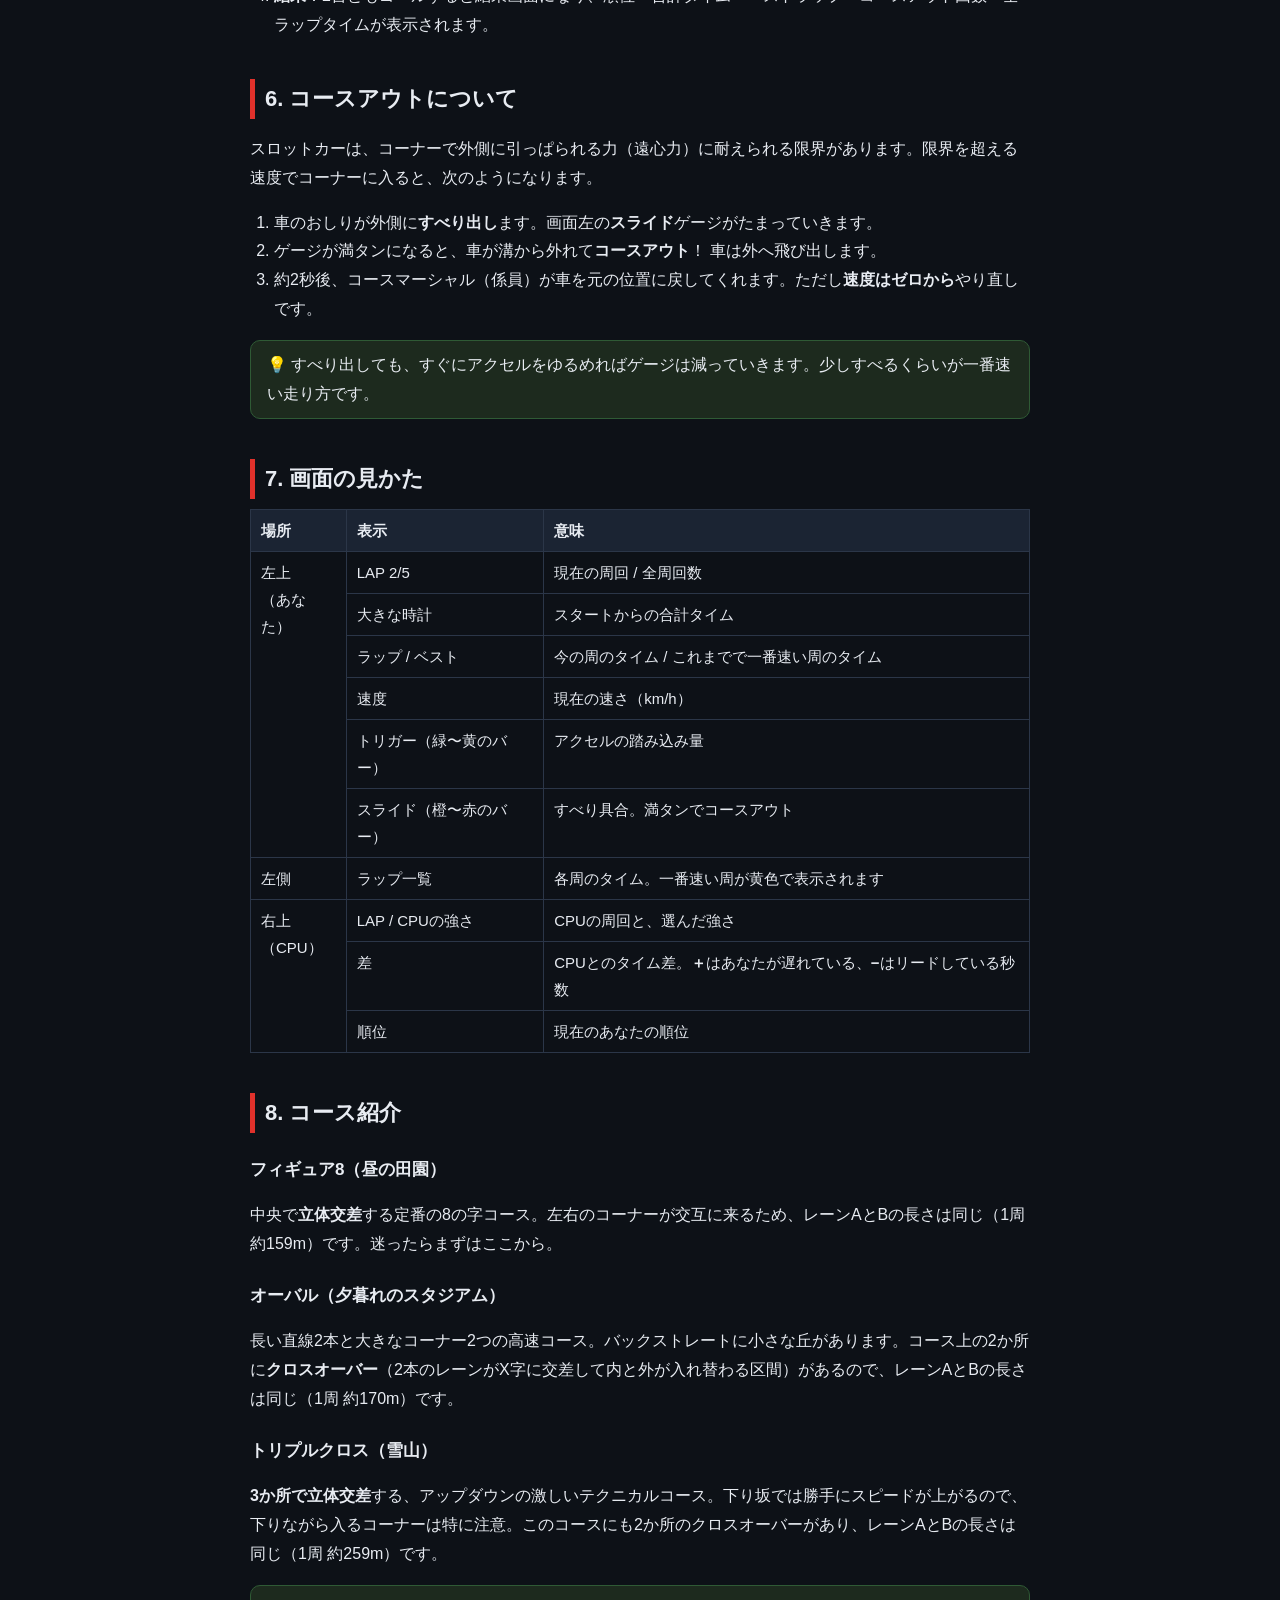
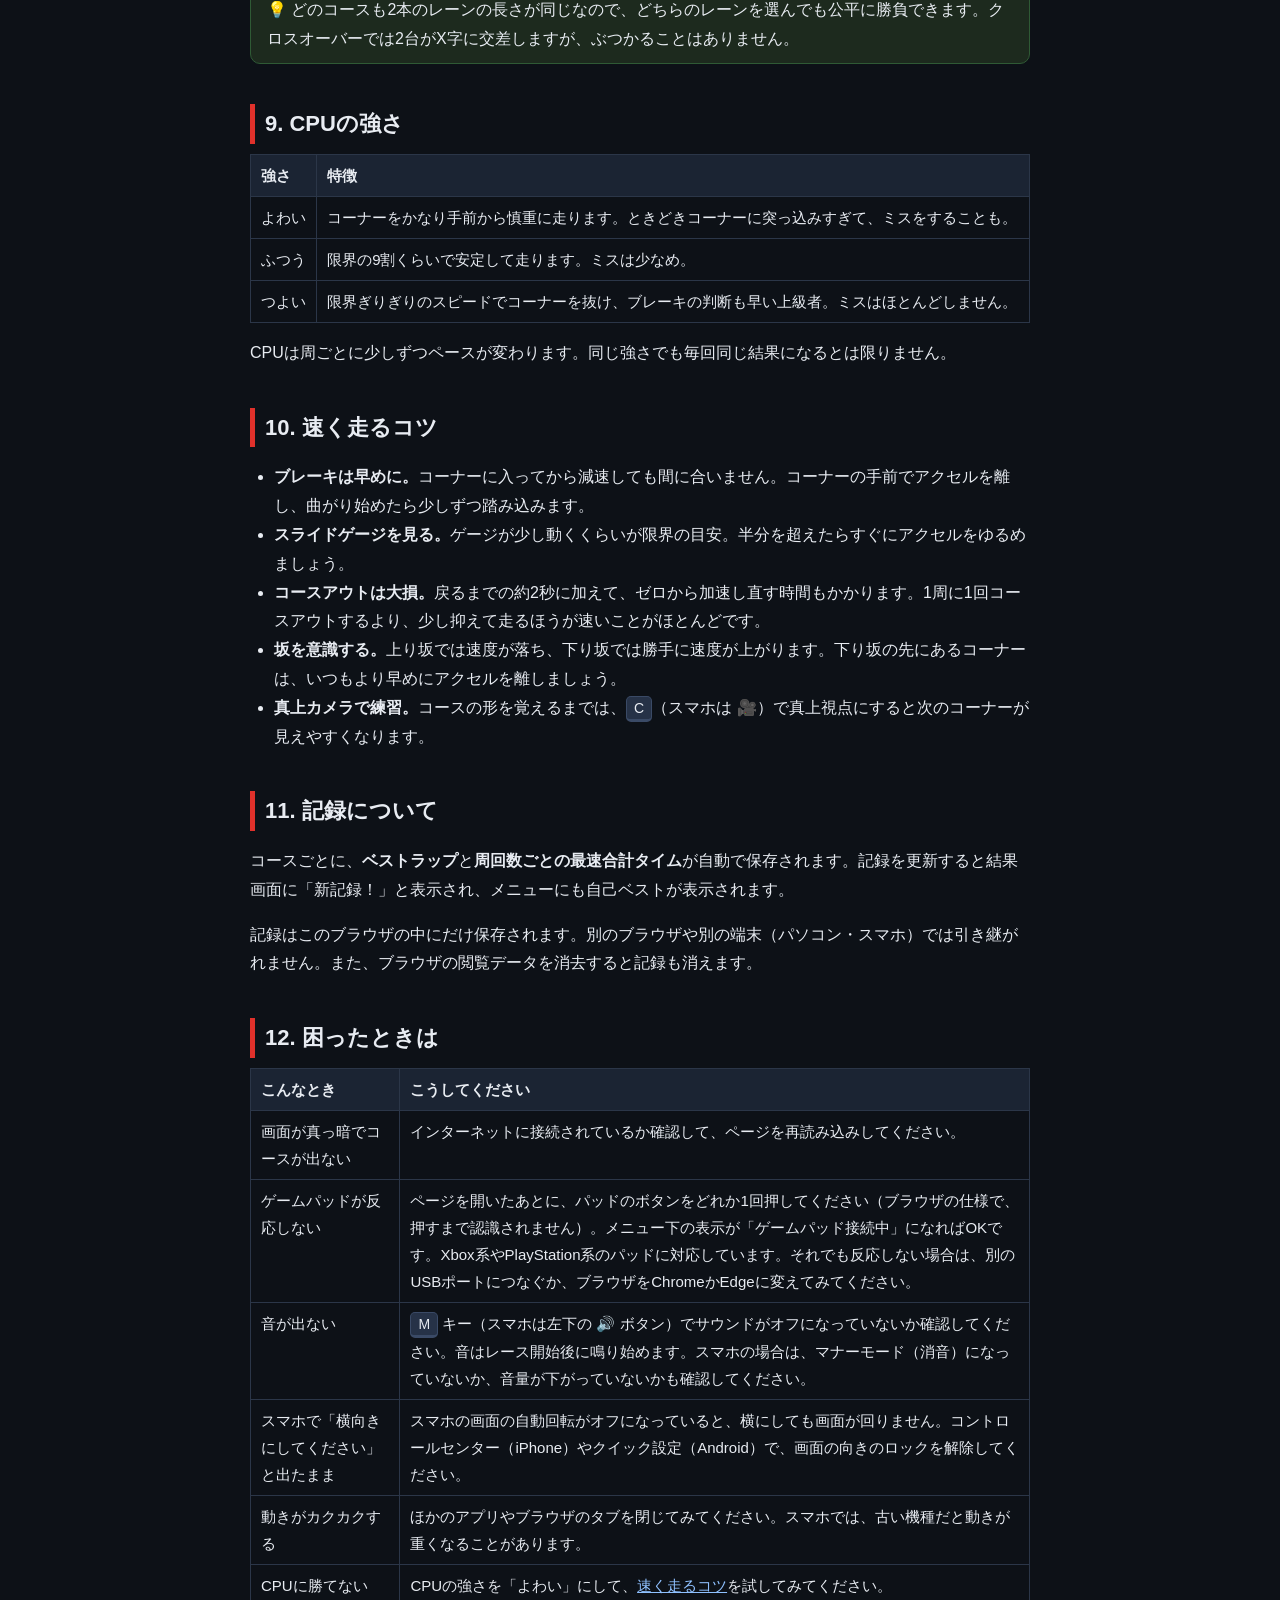
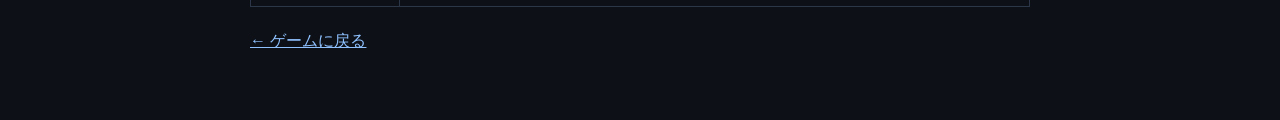
==== commit 20757509: "横画面前提に：縦向きの案内と自動一時停止、マニュアルにスマホ操作を追記 Co-Authored-By: Claude Opus 5.5 <noreply@anthropic.com>" ====
--- a/manual.html
+++ b/manual.html
@@ -28,7 +28,14 @@
   .back { display: inline-block; margin-top: 12px; }
   .wrap .ads { margin-top: 20px; border-top: none; padding-top: 0; }
   .wrap a.ad { color: #e8ecf2; }
-  @media (max-width: 600px) { nav.toc ol { columns: 1; } header h1 { font-size: 26px; } }
+  @media (max-width: 600px) {
+    nav.toc ol { columns: 1; } header h1 { font-size: 26px; }
+    .wrap { padding: 20px 14px 48px; }
+    h2 { font-size: 19px; margin-top: 32px; }
+    /* 表は画面からはみ出す分だけ横スクロール */
+    table { display: block; overflow-x: auto; font-size: 14px; }
+    th, td { padding: 6px 8px; }
+  }
 </style>
 </head>
 <body>
@@ -69,9 +76,9 @@
 
   <h2 id="start">2. 遊びはじめるには</h2>
   <ol>
-    <li>パソコンのブラウザ（Chrome / Edge など）で <b>index.html</b> を開きます。</li>
+    <li>パソコン（Chrome / Edge など）またはスマホ（Safari / Chrome など）のブラウザでゲームのページを開きます。<b>スマホは横向き</b>にして遊んでください（縦向きのときは「横向きにしてください」と表示されます）。</li>
     <li>メニューでコース・CPUの強さ・周回数・レーンを選びます。</li>
-    <li><b>スタート</b>ボタンを押すか、<kbd>Enter</kbd> キー（ゲームパッドなら <b>Aボタン</b>）を押すとレースが始まります。</li>
+    <li><b>スタート</b>ボタンを押す（タップする）か、<kbd>Enter</kbd> キー（ゲームパッドなら <b>Aボタン</b>）を押すとレースが始まります。</li>
   </ol>
   <div class="warn">⚠ 3D表示のためのプログラムをインターネットから読み込みます。<b>インターネットに接続した状態</b>で遊んでください。</div>
 
@@ -87,7 +94,18 @@
     <tr><td>結果画面：もう一度</td><td><kbd>R</kbd> / <kbd>Enter</kbd></td><td>Aボタン</td></tr>
     <tr><td>結果画面：メニューへ</td><td><kbd>Esc</kbd></td><td>Bボタン</td></tr>
   </table>
-  <div class="tip">💡 <b>ゲームパッドがおすすめ。</b>トリガーを半分だけ押せば半分の速度、というように細かく調整できます。キーボードは「全開」か「オフ」の2択なので、軽く連打してスピードを調整します。</div>
+  <h3>スマホ（タッチ操作）</h3>
+  <p>レース中は、画面の右下と左下に操作ボタンが表示されます。</p>
+  <table>
+    <tr><th>ボタン</th><th>はたらき</th></tr>
+    <tr><td>アクセル<br>（右下の縦長ボタン）</td><td>押している間だけ加速し、離すとブレーキがかかります。<b>押す位置で強さが変わり</b>、下の端で約30%、上に行くほど強くなって、上の端で全開です。押したまま指を上下にずらすと、走りながら強さを調整できます。</td></tr>
+    <tr><td>⏸（左下）</td><td>一時停止。再開やメニューに戻るときは、表示されたボタンをタップします</td></tr>
+    <tr><td>🎥（左下）</td><td>カメラ切り替え</td></tr>
+    <tr><td>🔊 / 🔇（左下）</td><td>サウンド オン / オフ</td></tr>
+  </table>
+  <p>メニューや結果画面では、ボタンを直接タップして操作します。レース中にスマホを縦向きにすると、自動で一時停止します。</p>
+
+  <div class="tip">💡 <b>アクセルの強さを細かく調整できるのは、ゲームパッドとスマホ。</b>トリガーを半分だけ押せば半分の速度、というように調整できます。スマホはアクセルボタンの真ん中あたりを押すと中くらいの速度です。キーボードは「全開」か「オフ」の2択なので、軽く連打してスピードを調整します。</div>
 
   <h3>カメラ</h3>
   <ul>
@@ -162,20 +180,21 @@
     <li><b>スライドゲージを見る。</b>ゲージが少し動くくらいが限界の目安。半分を超えたらすぐにアクセルをゆるめましょう。</li>
     <li><b>コースアウトは大損。</b>戻るまでの約2秒に加えて、ゼロから加速し直す時間もかかります。1周に1回コースアウトするより、少し抑えて走るほうが速いことがほとんどです。</li>
     <li><b>坂を意識する。</b>上り坂では速度が落ち、下り坂では勝手に速度が上がります。下り坂の先にあるコーナーは、いつもより早めにアクセルを離しましょう。</li>
-    <li><b>真上カメラで練習。</b>コースの形を覚えるまでは、<kbd>C</kbd> で真上視点にすると次のコーナーが見えやすくなります。</li>
+    <li><b>真上カメラで練習。</b>コースの形を覚えるまでは、<kbd>C</kbd>（スマホは 🎥）で真上視点にすると次のコーナーが見えやすくなります。</li>
   </ul>
 
   <h2 id="records">11. 記録について</h2>
   <p>コースごとに、<b>ベストラップ</b>と<b>周回数ごとの最速合計タイム</b>が自動で保存されます。記録を更新すると結果画面に「新記録！」と表示され、メニューにも自己ベストが表示されます。</p>
-  <p>記録はこのブラウザの中にだけ保存されます。別のブラウザや別のパソコンでは引き継がれません。また、ブラウザの閲覧データを消去すると記録も消えます。</p>
+  <p>記録はこのブラウザの中にだけ保存されます。別のブラウザや別の端末（パソコン・スマホ）では引き継がれません。また、ブラウザの閲覧データを消去すると記録も消えます。</p>
 
   <h2 id="faq">12. 困ったときは</h2>
   <table>
     <tr><th>こんなとき</th><th>こうしてください</th></tr>
     <tr><td>画面が真っ暗でコースが出ない</td><td>インターネットに接続されているか確認して、ページを再読み込みしてください。</td></tr>
     <tr><td>ゲームパッドが反応しない</td><td>ページを開いたあとに、パッドのボタンをどれか1回押してください（ブラウザの仕様で、押すまで認識されません）。メニュー下の表示が「ゲームパッド接続中」になればOKです。Xbox系やPlayStation系のパッドに対応しています。それでも反応しない場合は、別のUSBポートにつなぐか、ブラウザをChromeかEdgeに変えてみてください。</td></tr>
-    <tr><td>音が出ない</td><td><kbd>M</kbd> キーでサウンドがオフになっていないか確認してください。音はレース開始後に鳴り始めます。</td></tr>
-    <tr><td>動きがカクカクする</td><td>ほかのアプリやブラウザのタブを閉じてみてください。</td></tr>
+    <tr><td>音が出ない</td><td><kbd>M</kbd> キー（スマホは左下の 🔊 ボタン）でサウンドがオフになっていないか確認してください。音はレース開始後に鳴り始めます。スマホの場合は、マナーモード（消音）になっていないか、音量が下がっていないかも確認してください。</td></tr>
+    <tr><td>スマホで「横向きにしてください」と出たまま</td><td>スマホの画面の自動回転がオフになっていると、横にしても画面が回りません。コントロールセンター（iPhone）やクイック設定（Android）で、画面の向きのロックを解除してください。</td></tr>
+    <tr><td>動きがカクカクする</td><td>ほかのアプリやブラウザのタブを閉じてみてください。スマホでは、古い機種だと動きが重くなることがあります。</td></tr>
     <tr><td>CPUに勝てない</td><td>CPUの強さを「よわい」にして、<a href="#tips">速く走るコツ</a>を試してみてください。</td></tr>
   </table>
 
--- a/style.css
+++ b/style.css
@@ -1,5 +1,5 @@
 * { box-sizing: border-box; }
-html, body { margin: 0; height: 100%; overflow: hidden; background: #0d1117; color: #e8ecf2;
+html, body { margin: 0; touch-action: manipulation; -webkit-tap-highlight-color: transparent; height: 100%; overflow: hidden; background: #0d1117; color: #e8ecf2;
   font-family: "Segoe UI", "Yu Gothic UI", "Meiryo", sans-serif; }
 #view { position: fixed; inset: 0; }
 .hidden { display: none !important; }
@@ -90,3 +90,41 @@
 .laps-detail > div { flex: 1; }
 .laps-detail .best { color: #f5d33b; }
 .newrec { color: #f5d33b; font-weight: 700; margin-top: 10px; }
+
+/* スマホ用の仮想ボタン — body.touch のときだけ出す */
+.touch-ui { display: none; }
+body.touch .touch-ui { display: flex; }
+body.touch #help { display: none; }
+#touchBtns { position: fixed; left: calc(12px + env(safe-area-inset-left)); bottom: calc(12px + env(safe-area-inset-bottom)); gap: 10px; }
+#touchBtns button { width: 54px; height: 54px; padding: 0; font-size: 22px; border-radius: 50%;
+  background: rgba(10,14,22,.6); border-color: rgba(255,255,255,.25); }
+#pedal { position: fixed; right: calc(12px + env(safe-area-inset-right)); bottom: calc(12px + env(safe-area-inset-bottom));
+  width: 110px; height: min(52vh, 320px); border-radius: 18px; overflow: hidden;
+  background: rgba(10,14,22,.55); border: 2px solid rgba(255,255,255,.3);
+  align-items: center; justify-content: center; touch-action: none; user-select: none; -webkit-user-select: none; }
+#pedal.on { border-color: #ff6a5e; }
+#pedalFill { position: absolute; left: 0; right: 0; bottom: 0; height: 0;
+  background: linear-gradient(0deg, rgba(58,211,122,.55), rgba(245,211,59,.7)); }
+.pedal-label { position: relative; text-align: center; font-weight: 700; font-size: 15px; pointer-events: none; }
+.pedal-label small { display: block; font-size: 10px; font-weight: 400; opacity: .7; }
+
+/* 縦画面の案内。タッチ端末を縦に持っているときだけ全面に出す */
+#rotate { position: fixed; inset: 0; z-index: 100; background: #0d1117; flex-direction: column;
+  display: none; align-items: center; justify-content: center; text-align: center; padding: 24px; font-size: 18px; }
+@media (orientation: portrait) { body.touch #rotate { display: flex; } }
+.rotate-icon { font-size: 64px; animation: rotate-hint 2s ease-in-out infinite; }
+@keyframes rotate-hint { 0%, 25% { transform: rotate(0); } 50%, 75% { transform: rotate(90deg); } 100% { transform: rotate(0); } }
+
+/* 小さい画面 */
+@media (max-width: 700px), (max-height: 500px) {
+  .hud-panel { top: 8px; padding: 6px 10px; min-width: 0; }
+  .hud-left { left: 8px; } .hud-right { right: 8px; }
+  .hud-row { font-size: 14px; }
+  .hud-time { font-size: 20px; margin: 2px 0; }
+  .hud-sub { font-size: 12px; }
+  #lapLog { display: none; }
+  #bigMsg { font-size: 15vmin; }
+  #bigMsg.small { font-size: 8vmin; }
+  .card { padding: 16px; }
+  #menu .card { background: rgba(18,24,36,.92); }
+}
